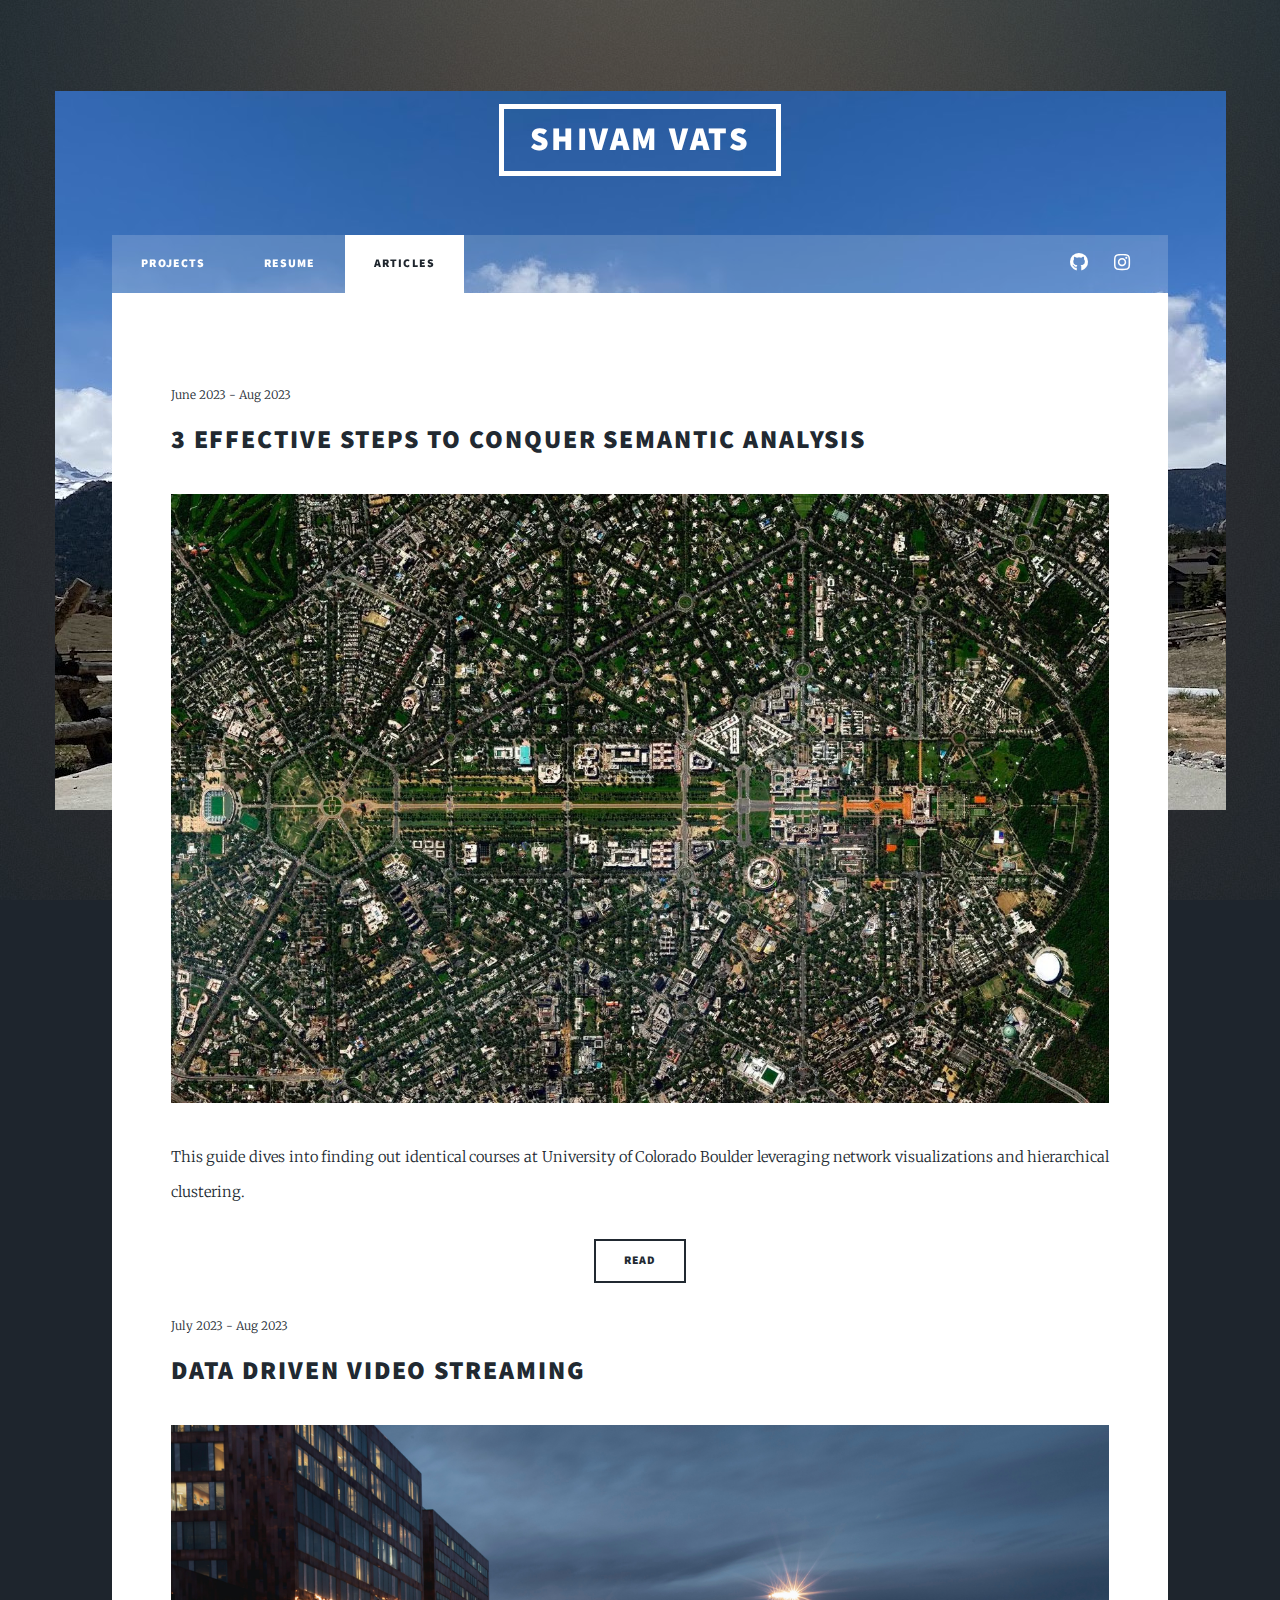
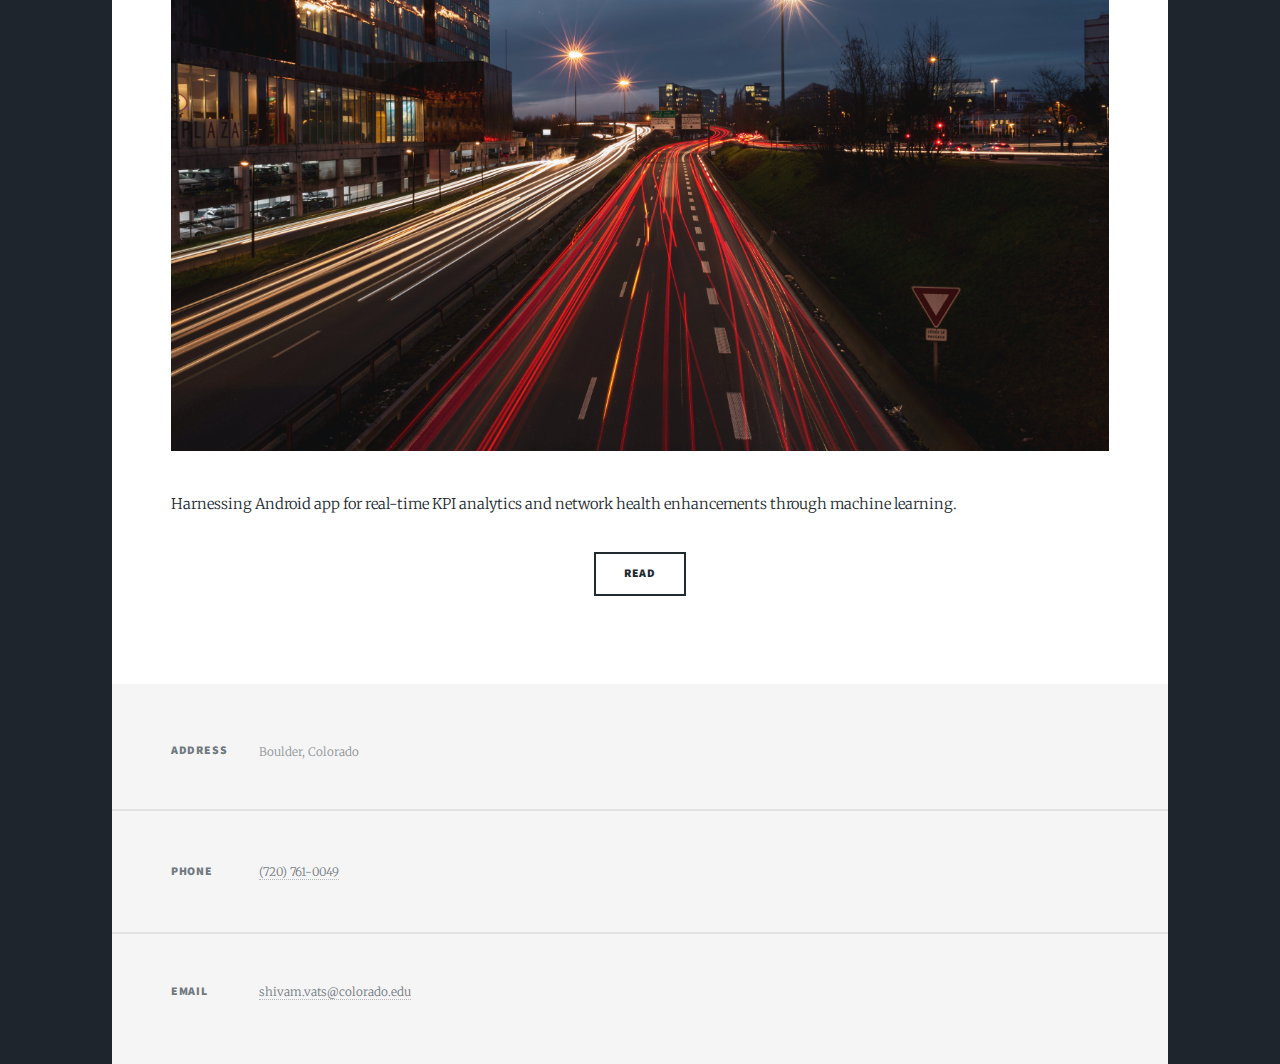
==== articles.html @ 97898701 "added articles section" ====
<!DOCTYPE HTML>
<!--
	Massively by HTML5 UP
	html5up.net | @ajlkn
	Free for personal and commercial use under the CCA 3.0 license (html5up.net/license)
-->
<html>
	<head>
		<title>Articles</title>
		<meta charset="utf-8" />
		<meta name="viewport" content="width=device-width, initial-scale=1, user-scalable=no" />
		<link rel="stylesheet" href="assets/css/main.css" />
		<noscript><link rel="stylesheet" href="assets/css/noscript.css" /></noscript>
	</head>
	<body class="is-preload">

		<!-- Wrapper -->
			<div id="wrapper">

				<!-- Header -->
					<header id="header">
						<a href="index.html" class="logo">Shivam Vats</a>
					</header>

				<!-- Nav -->
					<nav id="nav">
						<ul class="links">
							<li><a href="index.html">Projects</a></li>
							<li><a href="resume.html">Resume</a></li>
                            <li class="active"><a href="articles.html">Articles</a></li>
						</ul>
						<ul class="icons">
							<li><a href="https://github.com/vatshivam" class="icon brands fa-github"><span class="label">GitHub</span></a></li>
							<li><a href="https://www.instagram.com/shivamvats__/" class="icon brands fa-instagram"><span class="label">Instagram</span></a></li>
						</ul>
					</nav>

				<!-- Main -->
					<div id="main">

						<!-- Post -->
							<section class="post">
								<article>
									<header>
										<span class="date">June 2023 - Aug 2023</span>
										<h2><a href="https://medium.com/@shivam360d/3-effective-steps-to-conquer-semantic-analysis-4d479d85f624">3 Effective Steps To Conquer Semantic Analysis</a></h2>
									</header>
									<a href="https://medium.com/@shivam360d/3-effective-steps-to-conquer-semantic-analysis-4d479d85f624" class="image fit"><img src="images/article1.jpg" alt="" /></a>
									<p>This guide dives into finding out identical courses at University of Colorado Boulder leveraging network visualizations and hierarchical clustering.</p>
                                    <ul class="actions special">
										<li><a href="https://medium.com/@shivam360d/3-effective-steps-to-conquer-semantic-analysis-4d479d85f624" class="button">Read</a></li>
									</ul>
								</article>
                                <article>
									<header>
										<span class="date">July 2023 - Aug 2023</span>
										<h2><a href="https://medium.com/@DISH_DevEx/data-driven-video-streaming-59513fdc30fa">Data Driven Video Streaming</a></h2>
									</header>
									<a href="https://medium.com/@DISH_DevEx/data-driven-video-streaming-59513fdc30fa" class="image fit"><img src="images/article2.jpg" alt="" /></a>
									<p>Harnessing Android app for real-time KPI analytics and network health enhancements through machine learning.</p>
                                    <ul class="actions special">
										<li><a href="https://medium.com/@DISH_DevEx/data-driven-video-streaming-59513fdc30fa" class="button">Read</a></li>
									</ul>
								</article>
							</section>

					</div>

				<!-- Footer -->
					<footer id="footer">
						<!-- <section>
							<form method="post" action="#">
								<div class="fields">
									<div class="field">
										<label for="name">Name</label>
										<input type="text" name="name" id="name" />
									</div>
									<div class="field">
										<label for="email">Email</label>
										<input type="text" name="email" id="email" />
									</div>
									<div class="field">
										<label for="message">Message</label>
										<textarea name="message" id="message" rows="3"></textarea>
									</div>
								</div>
								<ul class="actions">
									<li><input type="submit" value="Send Message" /></li>
								</ul>
							</form>
						</section> -->
						<section class="split contact">
							<section class="alt">
								<h3>Address</h3>
								<p>Boulder, Colorado</p>
							</section>
							<section>
								<h3>Phone</h3>
								<p><a href="#">(720) 761-0049</a></p>
							</section>
							<section>
								<h3>Email</h3>
								<p><a href="mailto:shivam.vats@colorado.edu">shivam.vats@colorado.edu</a></p>
							</section>
							</section>
					</footer>

				<!-- Copyright -->
					<!-- <div id="copyright">
						<ul><li>&copy; Untitled</li><li>Design: <a href="https://html5up.net">HTML5 UP</a></li></ul>
					</div> -->

			</div>

		<!-- Scripts -->
			<script src="assets/js/jquery.min.js"></script>
			<script src="assets/js/jquery.scrollex.min.js"></script>
			<script src="assets/js/jquery.scrolly.min.js"></script>
			<script src="assets/js/browser.min.js"></script>
			<script src="assets/js/breakpoints.min.js"></script>
			<script src="assets/js/util.js"></script>
			<script src="assets/js/main.js"></script>

	</body>
</html>
---- assets/css/main.css ----
@import url(fontawesome-all.min.css);
@import url("https://fonts.googleapis.com/css?family=Merriweather:300,700,300italic,700italic|Source+Sans+Pro:900");

/*
	Massively by HTML5 UP
	html5up.net | @ajlkn
	Free for personal and commercial use under the CCA 3.0 license (html5up.net/license)
*/

html, body, div, span, applet, object,
iframe, h1, h2, h3, h4, h5, h6, p, blockquote,
pre, a, abbr, acronym, address, big, cite,
code, del, dfn, em, img, ins, kbd, q, s, samp,
small, strike, strong, sub, sup, tt, var, b,
u, i, center, dl, dt, dd, ol, ul, li, fieldset,
form, label, legend, table, caption, tbody,
tfoot, thead, tr, th, td, article, aside,
canvas, details, embed, figure, figcaption,
footer, header, hgroup, menu, nav, output, ruby,
section, summary, time, mark, audio, video {
	margin: 0;
	padding: 0;
	border: 0;
	font-size: 100%;
	font: inherit;
	vertical-align: baseline;}

article, aside, details, figcaption, figure,
footer, header, hgroup, menu, nav, section {
	display: block;}

body {
	line-height: 1;
}

ol, ul {
	list-style: none;
}

blockquote, q {
	quotes: none;
}

	blockquote:before, blockquote:after, q:before, q:after {
		content: '';
		content: none;
	}

table {
	border-collapse: collapse;
	border-spacing: 0;
}

body {
	-webkit-text-size-adjust: none;
}

mark {
	background-color: transparent;
	color: inherit;
}

input::-moz-focus-inner {
	border: 0;
	padding: 0;
}

input, select, textarea {
	-moz-appearance: none;
	-webkit-appearance: none;
	-ms-appearance: none;
	appearance: none;
}

/* Basic */

	@-ms-viewport {
		width: device-width;
	}

	body {
		-ms-overflow-style: scrollbar;
	}

	@media screen and (max-width: 480px) {

		html, body {
			min-width: 320px;
		}

	}

	html {
		box-sizing: border-box;
	}

	*, *:before, *:after {
		box-sizing: inherit;
	}

	body {
		background-color: #1e252d;
	}

		body.is-preload *, body.is-preload *:before, body.is-preload *:after {
			-moz-animation: none !important;
			-webkit-animation: none !important;
			-ms-animation: none !important;
			animation: none !important;
			-moz-transition: none !important;
			-webkit-transition: none !important;
			-ms-transition: none !important;
			transition: none !important;
		}

/* Type */

	html {
		font-size: 16pt;
	}

		@media screen and (max-width: 1680px) {

			html {
				font-size: 12pt;
			}

		}

		@media screen and (max-width: 1280px) {

			html {
				font-size: 11pt;
			}

		}

		@media screen and (max-width: 360px) {

			html {
				font-size: 10pt;
			}

		}

	body {
		color: #212931;
	}

	body, input, select, textarea {
		font-family: "Merriweather", Georgia, serif;
		font-weight: 300;
		font-size: 1rem;
		line-height: 2.375;
	}

	a {
		-moz-transition: color 0.2s ease-in-out, background-color 0.2s ease-in-out, border-color 0.2s ease-in-out, box-shadow 0.2s ease-in-out;
		-webkit-transition: color 0.2s ease-in-out, background-color 0.2s ease-in-out, border-color 0.2s ease-in-out, box-shadow 0.2s ease-in-out;
		-ms-transition: color 0.2s ease-in-out, background-color 0.2s ease-in-out, border-color 0.2s ease-in-out, box-shadow 0.2s ease-in-out;
		transition: color 0.2s ease-in-out, background-color 0.2s ease-in-out, border-color 0.2s ease-in-out, box-shadow 0.2s ease-in-out;
		border-bottom: dotted 1px;
		text-decoration: none;
	}

		a:hover {
			border-bottom-color: transparent;
		}

	strong, b {
		font-weight: 600;
	}

	em, i {
		font-style: italic;
	}

	p {
		text-align: justify;
		margin: 0 0 2rem 0;
	}

	h1, h2, h3, h4, h5, h6 {
		font-family: "Source Sans Pro", Helvetica, sans-serif;
		font-weight: 900;
		line-height: 1.5;
		letter-spacing: 0.075em;
		text-transform: uppercase;
		margin: 0 0 1rem 0;
	}

		h1 a, h2 a, h3 a, h4 a, h5 a, h6 a {
			border-bottom: 0;
			color: inherit;
			text-decoration: none;
		}

	h1 {
		font-size: 4rem;
		line-height: 1.1;
		margin: 0 0 2rem 0;
	}

	h2 {
		font-size: 1.75rem;
		line-height: 1.3;
		margin: 0 0 1.5rem 0;
	}

	h3 {
		font-size: 1.25rem;
		margin: 0 0 1.5rem 0;
	}

	h4 {
		font-size: 1rem;
	}

	h5 {
		font-size: 0.9rem;
	}

	h6 {
		font-size: 0.8rem;
	}

	sub {
		font-size: 0.8rem;
		position: relative;
		top: 0.5rem;
	}

	sup {
		font-size: 0.8rem;
		position: relative;
		top: -0.5rem;
	}

	blockquote {
		border-left: solid 4px;
		font-style: italic;
		margin: 0 0 2rem 0;
		padding: 0.5rem 0 0.5rem 2rem;
	}

	code {
		border: solid 2px;
		font-family: "Courier New", monospace;
		font-size: 0.9rem;
		margin: 0 0.25rem;
		padding: 0.25rem 0.65rem;
	}

	pre {
		-webkit-overflow-scrolling: touch;
		font-family: "Courier New", monospace;
		font-size: 0.9rem;
		margin: 0 0 2rem 0;
	}

		pre code {
			display: block;
			line-height: 1.75;
			padding: 1rem 1.5rem;
			overflow-x: auto;
		}

	hr {
		border: 0;
		border-bottom: solid 2px;
		margin: 3rem 0;
	}

		hr.major {
			margin: 5rem 0;
		}

	.align-left {
		text-align: left;
	}

	.align-center {
		text-align: center;
	}

	.align-right {
		text-align: right;
	}

	input, select, textarea {
		color: #212931;
	}

	a {
		color: #212931;
		border-bottom-color: rgba(33, 41, 49, 0.5);
	}

		a:hover {
			border-bottom-color: transparent;
			color: #18bfef !important;
		}

	strong, b {
		color: #212931;
	}

	h1, h2, h3, h4, h5, h6 {
		color: #212931;
	}

	blockquote {
		border-left-color: #eeeeee;
	}

	code {
		background: rgba(220, 220, 220, 0.25);
		border-color: #eeeeee;
	}

	hr {
		border-bottom-color: #eeeeee;
	}

/* Row */

	.row {
		display: flex;
		flex-wrap: wrap;
		box-sizing: border-box;
		align-items: stretch;
	}

		.row > * {
			box-sizing: border-box;
		}

		.row.gtr-uniform > * > :last-child {
			margin-bottom: 0;
		}

		.row.aln-left {
			justify-content: flex-start;
		}

		.row.aln-center {
			justify-content: center;
		}

		.row.aln-right {
			justify-content: flex-end;
		}

		.row.aln-top {
			align-items: flex-start;
		}

		.row.aln-middle {
			align-items: center;
		}

		.row.aln-bottom {
			align-items: flex-end;
		}

		.row > .imp {
			order: -1;
		}

		.row > .col-1 {
			width: 8.33333%;
		}

		.row > .off-1 {
			margin-left: 8.33333%;
		}

		.row > .col-2 {
			width: 16.66667%;
		}

		.row > .off-2 {
			margin-left: 16.66667%;
		}

		.row > .col-3 {
			width: 25%;
		}

		.row > .off-3 {
			margin-left: 25%;
		}

		.row > .col-4 {
			width: 33.33333%;
		}

		.row > .off-4 {
			margin-left: 33.33333%;
		}

		.row > .col-5 {
			width: 41.66667%;
		}

		.row > .off-5 {
			margin-left: 41.66667%;
		}

		.row > .col-6 {
			width: 50%;
		}

		.row > .off-6 {
			margin-left: 50%;
		}

		.row > .col-7 {
			width: 58.33333%;
		}

		.row > .off-7 {
			margin-left: 58.33333%;
		}

		.row > .col-8 {
			width: 66.66667%;
		}

		.row > .off-8 {
			margin-left: 66.66667%;
		}

		.row > .col-9 {
			width: 75%;
		}

		.row > .off-9 {
			margin-left: 75%;
		}

		.row > .col-10 {
			width: 83.33333%;
		}

		.row > .off-10 {
			margin-left: 83.33333%;
		}

		.row > .col-11 {
			width: 91.66667%;
		}

		.row > .off-11 {
			margin-left: 91.66667%;
		}

		.row > .col-12 {
			width: 100%;
		}

		.row > .off-12 {
			margin-left: 100%;
		}

		.row.gtr-0 {
			margin-top: 0;
			margin-left: 0rem;
		}

			.row.gtr-0 > * {
				padding: 0 0 0 0rem;
			}

			.row.gtr-0.gtr-uniform {
				margin-top: 0rem;
			}

				.row.gtr-0.gtr-uniform > * {
					padding-top: 0rem;
				}

		.row.gtr-25 {
			margin-top: 0;
			margin-left: -0.375rem;
		}

			.row.gtr-25 > * {
				padding: 0 0 0 0.375rem;
			}

			.row.gtr-25.gtr-uniform {
				margin-top: -0.375rem;
			}

				.row.gtr-25.gtr-uniform > * {
					padding-top: 0.375rem;
				}

		.row.gtr-50 {
			margin-top: 0;
			margin-left: -0.75rem;
		}

			.row.gtr-50 > * {
				padding: 0 0 0 0.75rem;
			}

			.row.gtr-50.gtr-uniform {
				margin-top: -0.75rem;
			}

				.row.gtr-50.gtr-uniform > * {
					padding-top: 0.75rem;
				}

		.row {
			margin-top: 0;
			margin-left: -1.5rem;
		}

			.row > * {
				padding: 0 0 0 1.5rem;
			}

			.row.gtr-uniform {
				margin-top: -1.5rem;
			}

				.row.gtr-uniform > * {
					padding-top: 1.5rem;
				}

		.row.gtr-150 {
			margin-top: 0;
			margin-left: -2.25rem;
		}

			.row.gtr-150 > * {
				padding: 0 0 0 2.25rem;
			}

			.row.gtr-150.gtr-uniform {
				margin-top: -2.25rem;
			}

				.row.gtr-150.gtr-uniform > * {
					padding-top: 2.25rem;
				}

		.row.gtr-200 {
			margin-top: 0;
			margin-left: -3rem;
		}

			.row.gtr-200 > * {
				padding: 0 0 0 3rem;
			}

			.row.gtr-200.gtr-uniform {
				margin-top: -3rem;
			}

				.row.gtr-200.gtr-uniform > * {
					padding-top: 3rem;
				}

		@media screen and (max-width: 1680px) {

			.row {
				display: flex;
				flex-wrap: wrap;
				box-sizing: border-box;
				align-items: stretch;
			}

				.row > * {
					box-sizing: border-box;
				}

				.row.gtr-uniform > * > :last-child {
					margin-bottom: 0;
				}

				.row.aln-left {
					justify-content: flex-start;
				}

				.row.aln-center {
					justify-content: center;
				}

				.row.aln-right {
					justify-content: flex-end;
				}

				.row.aln-top {
					align-items: flex-start;
				}

				.row.aln-middle {
					align-items: center;
				}

				.row.aln-bottom {
					align-items: flex-end;
				}

				.row > .imp-xlarge {
					order: -1;
				}

				.row > .col-1-xlarge {
					width: 8.33333%;
				}

				.row > .off-1-xlarge {
					margin-left: 8.33333%;
				}

				.row > .col-2-xlarge {
					width: 16.66667%;
				}

				.row > .off-2-xlarge {
					margin-left: 16.66667%;
				}

				.row > .col-3-xlarge {
					width: 25%;
				}

				.row > .off-3-xlarge {
					margin-left: 25%;
				}

				.row > .col-4-xlarge {
					width: 33.33333%;
				}

				.row > .off-4-xlarge {
					margin-left: 33.33333%;
				}

				.row > .col-5-xlarge {
					width: 41.66667%;
				}

				.row > .off-5-xlarge {
					margin-left: 41.66667%;
				}

				.row > .col-6-xlarge {
					width: 50%;
				}

				.row > .off-6-xlarge {
					margin-left: 50%;
				}

				.row > .col-7-xlarge {
					width: 58.33333%;
				}

				.row > .off-7-xlarge {
					margin-left: 58.33333%;
				}

				.row > .col-8-xlarge {
					width: 66.66667%;
				}

				.row > .off-8-xlarge {
					margin-left: 66.66667%;
				}

				.row > .col-9-xlarge {
					width: 75%;
				}

				.row > .off-9-xlarge {
					margin-left: 75%;
				}

				.row > .col-10-xlarge {
					width: 83.33333%;
				}

				.row > .off-10-xlarge {
					margin-left: 83.33333%;
				}

				.row > .col-11-xlarge {
					width: 91.66667%;
				}

				.row > .off-11-xlarge {
					margin-left: 91.66667%;
				}

				.row > .col-12-xlarge {
					width: 100%;
				}

				.row > .off-12-xlarge {
					margin-left: 100%;
				}

				.row.gtr-0 {
					margin-top: 0;
					margin-left: 0rem;
				}

					.row.gtr-0 > * {
						padding: 0 0 0 0rem;
					}

					.row.gtr-0.gtr-uniform {
						margin-top: 0rem;
					}

						.row.gtr-0.gtr-uniform > * {
							padding-top: 0rem;
						}

				.row.gtr-25 {
					margin-top: 0;
					margin-left: -0.375rem;
				}

					.row.gtr-25 > * {
						padding: 0 0 0 0.375rem;
					}

					.row.gtr-25.gtr-uniform {
						margin-top: -0.375rem;
					}

						.row.gtr-25.gtr-uniform > * {
							padding-top: 0.375rem;
						}

				.row.gtr-50 {
					margin-top: 0;
					margin-left: -0.75rem;
				}

					.row.gtr-50 > * {
						padding: 0 0 0 0.75rem;
					}

					.row.gtr-50.gtr-uniform {
						margin-top: -0.75rem;
					}

						.row.gtr-50.gtr-uniform > * {
							padding-top: 0.75rem;
						}

				.row {
					margin-top: 0;
					margin-left: -1.5rem;
				}

					.row > * {
						padding: 0 0 0 1.5rem;
					}

					.row.gtr-uniform {
						margin-top: -1.5rem;
					}

						.row.gtr-uniform > * {
							padding-top: 1.5rem;
						}

				.row.gtr-150 {
					margin-top: 0;
					margin-left: -2.25rem;
				}

					.row.gtr-150 > * {
						padding: 0 0 0 2.25rem;
					}

					.row.gtr-150.gtr-uniform {
						margin-top: -2.25rem;
					}

						.row.gtr-150.gtr-uniform > * {
							padding-top: 2.25rem;
						}

				.row.gtr-200 {
					margin-top: 0;
					margin-left: -3rem;
				}

					.row.gtr-200 > * {
						padding: 0 0 0 3rem;
					}

					.row.gtr-200.gtr-uniform {
						margin-top: -3rem;
					}

						.row.gtr-200.gtr-uniform > * {
							padding-top: 3rem;
						}

		}

		@media screen and (max-width: 1280px) {

			.row {
				display: flex;
				flex-wrap: wrap;
				box-sizing: border-box;
				align-items: stretch;
			}

				.row > * {
					box-sizing: border-box;
				}

				.row.gtr-uniform > * > :last-child {
					margin-bottom: 0;
				}

				.row.aln-left {
					justify-content: flex-start;
				}

				.row.aln-center {
					justify-content: center;
				}

				.row.aln-right {
					justify-content: flex-end;
				}

				.row.aln-top {
					align-items: flex-start;
				}

				.row.aln-middle {
					align-items: center;
				}

				.row.aln-bottom {
					align-items: flex-end;
				}

				.row > .imp-large {
					order: -1;
				}

				.row > .col-1-large {
					width: 8.33333%;
				}

				.row > .off-1-large {
					margin-left: 8.33333%;
				}

				.row > .col-2-large {
					width: 16.66667%;
				}

				.row > .off-2-large {
					margin-left: 16.66667%;
				}

				.row > .col-3-large {
					width: 25%;
				}

				.row > .off-3-large {
					margin-left: 25%;
				}

				.row > .col-4-large {
					width: 33.33333%;
				}

				.row > .off-4-large {
					margin-left: 33.33333%;
				}

				.row > .col-5-large {
					width: 41.66667%;
				}

				.row > .off-5-large {
					margin-left: 41.66667%;
				}

				.row > .col-6-large {
					width: 50%;
				}

				.row > .off-6-large {
					margin-left: 50%;
				}

				.row > .col-7-large {
					width: 58.33333%;
				}

				.row > .off-7-large {
					margin-left: 58.33333%;
				}

				.row > .col-8-large {
					width: 66.66667%;
				}

				.row > .off-8-large {
					margin-left: 66.66667%;
				}

				.row > .col-9-large {
					width: 75%;
				}

				.row > .off-9-large {
					margin-left: 75%;
				}

				.row > .col-10-large {
					width: 83.33333%;
				}

				.row > .off-10-large {
					margin-left: 83.33333%;
				}

				.row > .col-11-large {
					width: 91.66667%;
				}

				.row > .off-11-large {
					margin-left: 91.66667%;
				}

				.row > .col-12-large {
					width: 100%;
				}

				.row > .off-12-large {
					margin-left: 100%;
				}

				.row.gtr-0 {
					margin-top: 0;
					margin-left: 0rem;
				}

					.row.gtr-0 > * {
						padding: 0 0 0 0rem;
					}

					.row.gtr-0.gtr-uniform {
						margin-top: 0rem;
					}

						.row.gtr-0.gtr-uniform > * {
							padding-top: 0rem;
						}

				.row.gtr-25 {
					margin-top: 0;
					margin-left: -0.375rem;
				}

					.row.gtr-25 > * {
						padding: 0 0 0 0.375rem;
					}

					.row.gtr-25.gtr-uniform {
						margin-top: -0.375rem;
					}

						.row.gtr-25.gtr-uniform > * {
							padding-top: 0.375rem;
						}

				.row.gtr-50 {
					margin-top: 0;
					margin-left: -0.75rem;
				}

					.row.gtr-50 > * {
						padding: 0 0 0 0.75rem;
					}

					.row.gtr-50.gtr-uniform {
						margin-top: -0.75rem;
					}

						.row.gtr-50.gtr-uniform > * {
							padding-top: 0.75rem;
						}

				.row {
					margin-top: 0;
					margin-left: -1.5rem;
				}

					.row > * {
						padding: 0 0 0 1.5rem;
					}

					.row.gtr-uniform {
						margin-top: -1.5rem;
					}

						.row.gtr-uniform > * {
							padding-top: 1.5rem;
						}

				.row.gtr-150 {
					margin-top: 0;
					margin-left: -2.25rem;
				}

					.row.gtr-150 > * {
						padding: 0 0 0 2.25rem;
					}

					.row.gtr-150.gtr-uniform {
						margin-top: -2.25rem;
					}

						.row.gtr-150.gtr-uniform > * {
							padding-top: 2.25rem;
						}

				.row.gtr-200 {
					margin-top: 0;
					margin-left: -3rem;
				}

					.row.gtr-200 > * {
						padding: 0 0 0 3rem;
					}

					.row.gtr-200.gtr-uniform {
						margin-top: -3rem;
					}

						.row.gtr-200.gtr-uniform > * {
							padding-top: 3rem;
						}

		}

		@media screen and (max-width: 980px) {

			.row {
				display: flex;
				flex-wrap: wrap;
				box-sizing: border-box;
				align-items: stretch;
			}

				.row > * {
					box-sizing: border-box;
				}

				.row.gtr-uniform > * > :last-child {
					margin-bottom: 0;
				}

				.row.aln-left {
					justify-content: flex-start;
				}

				.row.aln-center {
					justify-content: center;
				}

				.row.aln-right {
					justify-content: flex-end;
				}

				.row.aln-top {
					align-items: flex-start;
				}

				.row.aln-middle {
					align-items: center;
				}

				.row.aln-bottom {
					align-items: flex-end;
				}

				.row > .imp-medium {
					order: -1;
				}

				.row > .col-1-medium {
					width: 8.33333%;
				}

				.row > .off-1-medium {
					margin-left: 8.33333%;
				}

				.row > .col-2-medium {
					width: 16.66667%;
				}

				.row > .off-2-medium {
					margin-left: 16.66667%;
				}

				.row > .col-3-medium {
					width: 25%;
				}

				.row > .off-3-medium {
					margin-left: 25%;
				}

				.row > .col-4-medium {
					width: 33.33333%;
				}

				.row > .off-4-medium {
					margin-left: 33.33333%;
				}

				.row > .col-5-medium {
					width: 41.66667%;
				}

				.row > .off-5-medium {
					margin-left: 41.66667%;
				}

				.row > .col-6-medium {
					width: 50%;
				}

				.row > .off-6-medium {
					margin-left: 50%;
				}

				.row > .col-7-medium {
					width: 58.33333%;
				}

				.row > .off-7-medium {
					margin-left: 58.33333%;
				}

				.row > .col-8-medium {
					width: 66.66667%;
				}

				.row > .off-8-medium {
					margin-left: 66.66667%;
				}

				.row > .col-9-medium {
					width: 75%;
				}

				.row > .off-9-medium {
					margin-left: 75%;
				}

				.row > .col-10-medium {
					width: 83.33333%;
				}

				.row > .off-10-medium {
					margin-left: 83.33333%;
				}

				.row > .col-11-medium {
					width: 91.66667%;
				}

				.row > .off-11-medium {
					margin-left: 91.66667%;
				}

				.row > .col-12-medium {
					width: 100%;
				}

				.row > .off-12-medium {
					margin-left: 100%;
				}

				.row.gtr-0 {
					margin-top: 0;
					margin-left: 0rem;
				}

					.row.gtr-0 > * {
						padding: 0 0 0 0rem;
					}

					.row.gtr-0.gtr-uniform {
						margin-top: 0rem;
					}

						.row.gtr-0.gtr-uniform > * {
							padding-top: 0rem;
						}

				.row.gtr-25 {
					margin-top: 0;
					margin-left: -0.375rem;
				}

					.row.gtr-25 > * {
						padding: 0 0 0 0.375rem;
					}

					.row.gtr-25.gtr-uniform {
						margin-top: -0.375rem;
					}

						.row.gtr-25.gtr-uniform > * {
							padding-top: 0.375rem;
						}

				.row.gtr-50 {
					margin-top: 0;
					margin-left: -0.75rem;
				}

					.row.gtr-50 > * {
						padding: 0 0 0 0.75rem;
					}

					.row.gtr-50.gtr-uniform {
						margin-top: -0.75rem;
					}

						.row.gtr-50.gtr-uniform > * {
							padding-top: 0.75rem;
						}

				.row {
					margin-top: 0;
					margin-left: -1.5rem;
				}

					.row > * {
						padding: 0 0 0 1.5rem;
					}

					.row.gtr-uniform {
						margin-top: -1.5rem;
					}

						.row.gtr-uniform > * {
							padding-top: 1.5rem;
						}

				.row.gtr-150 {
					margin-top: 0;
					margin-left: -2.25rem;
				}

					.row.gtr-150 > * {
						padding: 0 0 0 2.25rem;
					}

					.row.gtr-150.gtr-uniform {
						margin-top: -2.25rem;
					}

						.row.gtr-150.gtr-uniform > * {
							padding-top: 2.25rem;
						}

				.row.gtr-200 {
					margin-top: 0;
					margin-left: -3rem;
				}

					.row.gtr-200 > * {
						padding: 0 0 0 3rem;
					}

					.row.gtr-200.gtr-uniform {
						margin-top: -3rem;
					}

						.row.gtr-200.gtr-uniform > * {
							padding-top: 3rem;
						}

		}

		@media screen and (max-width: 736px) {

			.row {
				display: flex;
				flex-wrap: wrap;
				box-sizing: border-box;
				align-items: stretch;
			}

				.row > * {
					box-sizing: border-box;
				}

				.row.gtr-uniform > * > :last-child {
					margin-bottom: 0;
				}

				.row.aln-left {
					justify-content: flex-start;
				}

				.row.aln-center {
					justify-content: center;
				}

				.row.aln-right {
					justify-content: flex-end;
				}

				.row.aln-top {
					align-items: flex-start;
				}

				.row.aln-middle {
					align-items: center;
				}

				.row.aln-bottom {
					align-items: flex-end;
				}

				.row > .imp-small {
					order: -1;
				}

				.row > .col-1-small {
					width: 8.33333%;
				}

				.row > .off-1-small {
					margin-left: 8.33333%;
				}

				.row > .col-2-small {
					width: 16.66667%;
				}

				.row > .off-2-small {
					margin-left: 16.66667%;
				}

				.row > .col-3-small {
					width: 25%;
				}

				.row > .off-3-small {
					margin-left: 25%;
				}

				.row > .col-4-small {
					width: 33.33333%;
				}

				.row > .off-4-small {
					margin-left: 33.33333%;
				}

				.row > .col-5-small {
					width: 41.66667%;
				}

				.row > .off-5-small {
					margin-left: 41.66667%;
				}

				.row > .col-6-small {
					width: 50%;
				}

				.row > .off-6-small {
					margin-left: 50%;
				}

				.row > .col-7-small {
					width: 58.33333%;
				}

				.row > .off-7-small {
					margin-left: 58.33333%;
				}

				.row > .col-8-small {
					width: 66.66667%;
				}

				.row > .off-8-small {
					margin-left: 66.66667%;
				}

				.row > .col-9-small {
					width: 75%;
				}

				.row > .off-9-small {
					margin-left: 75%;
				}

				.row > .col-10-small {
					width: 83.33333%;
				}

				.row > .off-10-small {
					margin-left: 83.33333%;
				}

				.row > .col-11-small {
					width: 91.66667%;
				}

				.row > .off-11-small {
					margin-left: 91.66667%;
				}

				.row > .col-12-small {
					width: 100%;
				}

				.row > .off-12-small {
					margin-left: 100%;
				}

				.row.gtr-0 {
					margin-top: 0;
					margin-left: 0rem;
				}

					.row.gtr-0 > * {
						padding: 0 0 0 0rem;
					}

					.row.gtr-0.gtr-uniform {
						margin-top: 0rem;
					}

						.row.gtr-0.gtr-uniform > * {
							padding-top: 0rem;
						}

				.row.gtr-25 {
					margin-top: 0;
					margin-left: -0.375rem;
				}

					.row.gtr-25 > * {
						padding: 0 0 0 0.375rem;
					}

					.row.gtr-25.gtr-uniform {
						margin-top: -0.375rem;
					}

						.row.gtr-25.gtr-uniform > * {
							padding-top: 0.375rem;
						}

				.row.gtr-50 {
					margin-top: 0;
					margin-left: -0.75rem;
				}

					.row.gtr-50 > * {
						padding: 0 0 0 0.75rem;
					}

					.row.gtr-50.gtr-uniform {
						margin-top: -0.75rem;
					}

						.row.gtr-50.gtr-uniform > * {
							padding-top: 0.75rem;
						}

				.row {
					margin-top: 0;
					margin-left: -1.5rem;
				}

					.row > * {
						padding: 0 0 0 1.5rem;
					}

					.row.gtr-uniform {
						margin-top: -1.5rem;
					}

						.row.gtr-uniform > * {
							padding-top: 1.5rem;
						}

				.row.gtr-150 {
					margin-top: 0;
					margin-left: -2.25rem;
				}

					.row.gtr-150 > * {
						padding: 0 0 0 2.25rem;
					}

					.row.gtr-150.gtr-uniform {
						margin-top: -2.25rem;
					}

						.row.gtr-150.gtr-uniform > * {
							padding-top: 2.25rem;
						}

				.row.gtr-200 {
					margin-top: 0;
					margin-left: -3rem;
				}

					.row.gtr-200 > * {
						padding: 0 0 0 3rem;
					}

					.row.gtr-200.gtr-uniform {
						margin-top: -3rem;
					}

						.row.gtr-200.gtr-uniform > * {
							padding-top: 3rem;
						}

		}

		@media screen and (max-width: 480px) {

			.row {
				display: flex;
				flex-wrap: wrap;
				box-sizing: border-box;
				align-items: stretch;
			}

				.row > * {
					box-sizing: border-box;
				}

				.row.gtr-uniform > * > :last-child {
					margin-bottom: 0;
				}

				.row.aln-left {
					justify-content: flex-start;
				}

				.row.aln-center {
					justify-content: center;
				}

				.row.aln-right {
					justify-content: flex-end;
				}

				.row.aln-top {
					align-items: flex-start;
				}

				.row.aln-middle {
					align-items: center;
				}

				.row.aln-bottom {
					align-items: flex-end;
				}

				.row > .imp-xsmall {
					order: -1;
				}

				.row > .col-1-xsmall {
					width: 8.33333%;
				}

				.row > .off-1-xsmall {
					margin-left: 8.33333%;
				}

				.row > .col-2-xsmall {
					width: 16.66667%;
				}

				.row > .off-2-xsmall {
					margin-left: 16.66667%;
				}

				.row > .col-3-xsmall {
					width: 25%;
				}

				.row > .off-3-xsmall {
					margin-left: 25%;
				}

				.row > .col-4-xsmall {
					width: 33.33333%;
				}

				.row > .off-4-xsmall {
					margin-left: 33.33333%;
				}

				.row > .col-5-xsmall {
					width: 41.66667%;
				}

				.row > .off-5-xsmall {
					margin-left: 41.66667%;
				}

				.row > .col-6-xsmall {
					width: 50%;
				}

				.row > .off-6-xsmall {
					margin-left: 50%;
				}

				.row > .col-7-xsmall {
					width: 58.33333%;
				}

				.row > .off-7-xsmall {
					margin-left: 58.33333%;
				}

				.row > .col-8-xsmall {
					width: 66.66667%;
				}

				.row > .off-8-xsmall {
					margin-left: 66.66667%;
				}

				.row > .col-9-xsmall {
					width: 75%;
				}

				.row > .off-9-xsmall {
					margin-left: 75%;
				}

				.row > .col-10-xsmall {
					width: 83.33333%;
				}

				.row > .off-10-xsmall {
					margin-left: 83.33333%;
				}

				.row > .col-11-xsmall {
					width: 91.66667%;
				}

				.row > .off-11-xsmall {
					margin-left: 91.66667%;
				}

				.row > .col-12-xsmall {
					width: 100%;
				}

				.row > .off-12-xsmall {
					margin-left: 100%;
				}

				.row.gtr-0 {
					margin-top: 0;
					margin-left: 0rem;
				}

					.row.gtr-0 > * {
						padding: 0 0 0 0rem;
					}

					.row.gtr-0.gtr-uniform {
						margin-top: 0rem;
					}

						.row.gtr-0.gtr-uniform > * {
							padding-top: 0rem;
						}

				.row.gtr-25 {
					margin-top: 0;
					margin-left: -0.375rem;
				}

					.row.gtr-25 > * {
						padding: 0 0 0 0.375rem;
					}

					.row.gtr-25.gtr-uniform {
						margin-top: -0.375rem;
					}

						.row.gtr-25.gtr-uniform > * {
							padding-top: 0.375rem;
						}

				.row.gtr-50 {
					margin-top: 0;
					margin-left: -0.75rem;
				}

					.row.gtr-50 > * {
						padding: 0 0 0 0.75rem;
					}

					.row.gtr-50.gtr-uniform {
						margin-top: -0.75rem;
					}

						.row.gtr-50.gtr-uniform > * {
							padding-top: 0.75rem;
						}

				.row {
					margin-top: 0;
					margin-left: -1.5rem;
				}

					.row > * {
						padding: 0 0 0 1.5rem;
					}

					.row.gtr-uniform {
						margin-top: -1.5rem;
					}

						.row.gtr-uniform > * {
							padding-top: 1.5rem;
						}

				.row.gtr-150 {
					margin-top: 0;
					margin-left: -2.25rem;
				}

					.row.gtr-150 > * {
						padding: 0 0 0 2.25rem;
					}

					.row.gtr-150.gtr-uniform {
						margin-top: -2.25rem;
					}

						.row.gtr-150.gtr-uniform > * {
							padding-top: 2.25rem;
						}

				.row.gtr-200 {
					margin-top: 0;
					margin-left: -3rem;
				}

					.row.gtr-200 > * {
						padding: 0 0 0 3rem;
					}

					.row.gtr-200.gtr-uniform {
						margin-top: -3rem;
					}

						.row.gtr-200.gtr-uniform > * {
							padding-top: 3rem;
						}

		}

		@media screen and (max-width: 360px) {

			.row {
				display: flex;
				flex-wrap: wrap;
				box-sizing: border-box;
				align-items: stretch;
			}

				.row > * {
					box-sizing: border-box;
				}

				.row.gtr-uniform > * > :last-child {
					margin-bottom: 0;
				}

				.row.aln-left {
					justify-content: flex-start;
				}

				.row.aln-center {
					justify-content: center;
				}

				.row.aln-right {
					justify-content: flex-end;
				}

				.row.aln-top {
					align-items: flex-start;
				}

				.row.aln-middle {
					align-items: center;
				}

				.row.aln-bottom {
					align-items: flex-end;
				}

				.row > .imp-xxsmall {
					order: -1;
				}

				.row > .col-1-xxsmall {
					width: 8.33333%;
				}

				.row > .off-1-xxsmall {
					margin-left: 8.33333%;
				}

				.row > .col-2-xxsmall {
					width: 16.66667%;
				}

				.row > .off-2-xxsmall {
					margin-left: 16.66667%;
				}

				.row > .col-3-xxsmall {
					width: 25%;
				}

				.row > .off-3-xxsmall {
					margin-left: 25%;
				}

				.row > .col-4-xxsmall {
					width: 33.33333%;
				}

				.row > .off-4-xxsmall {
					margin-left: 33.33333%;
				}

				.row > .col-5-xxsmall {
					width: 41.66667%;
				}

				.row > .off-5-xxsmall {
					margin-left: 41.66667%;
				}

				.row > .col-6-xxsmall {
					width: 50%;
				}

				.row > .off-6-xxsmall {
					margin-left: 50%;
				}

				.row > .col-7-xxsmall {
					width: 58.33333%;
				}

				.row > .off-7-xxsmall {
					margin-left: 58.33333%;
				}

				.row > .col-8-xxsmall {
					width: 66.66667%;
				}

				.row > .off-8-xxsmall {
					margin-left: 66.66667%;
				}

				.row > .col-9-xxsmall {
					width: 75%;
				}

				.row > .off-9-xxsmall {
					margin-left: 75%;
				}

				.row > .col-10-xxsmall {
					width: 83.33333%;
				}

				.row > .off-10-xxsmall {
					margin-left: 83.33333%;
				}

				.row > .col-11-xxsmall {
					width: 91.66667%;
				}

				.row > .off-11-xxsmall {
					margin-left: 91.66667%;
				}

				.row > .col-12-xxsmall {
					width: 100%;
				}

				.row > .off-12-xxsmall {
					margin-left: 100%;
				}

				.row.gtr-0 {
					margin-top: 0;
					margin-left: 0rem;
				}

					.row.gtr-0 > * {
						padding: 0 0 0 0rem;
					}

					.row.gtr-0.gtr-uniform {
						margin-top: 0rem;
					}

						.row.gtr-0.gtr-uniform > * {
							padding-top: 0rem;
						}

				.row.gtr-25 {
					margin-top: 0;
					margin-left: -0.375rem;
				}

					.row.gtr-25 > * {
						padding: 0 0 0 0.375rem;
					}

					.row.gtr-25.gtr-uniform {
						margin-top: -0.375rem;
					}

						.row.gtr-25.gtr-uniform > * {
							padding-top: 0.375rem;
						}

				.row.gtr-50 {
					margin-top: 0;
					margin-left: -0.75rem;
				}

					.row.gtr-50 > * {
						padding: 0 0 0 0.75rem;
					}

					.row.gtr-50.gtr-uniform {
						margin-top: -0.75rem;
					}

						.row.gtr-50.gtr-uniform > * {
							padding-top: 0.75rem;
						}

				.row {
					margin-top: 0;
					margin-left: -1.5rem;
				}

					.row > * {
						padding: 0 0 0 1.5rem;
					}

					.row.gtr-uniform {
						margin-top: -1.5rem;
					}

						.row.gtr-uniform > * {
							padding-top: 1.5rem;
						}

				.row.gtr-150 {
					margin-top: 0;
					margin-left: -2.25rem;
				}

					.row.gtr-150 > * {
						padding: 0 0 0 2.25rem;
					}

					.row.gtr-150.gtr-uniform {
						margin-top: -2.25rem;
					}

						.row.gtr-150.gtr-uniform > * {
							padding-top: 2.25rem;
						}

				.row.gtr-200 {
					margin-top: 0;
					margin-left: -3rem;
				}

					.row.gtr-200 > * {
						padding: 0 0 0 3rem;
					}

					.row.gtr-200.gtr-uniform {
						margin-top: -3rem;
					}

						.row.gtr-200.gtr-uniform > * {
							padding-top: 3rem;
						}

		}

/* Box */

	.box {
		border: solid 2px;
		margin-bottom: 2rem;
		padding: 1.5rem;
	}

		.box > :last-child,
		.box > :last-child > :last-child,
		.box > :last-child > :last-child > :last-child {
			margin-bottom: 0;
		}

		.box.alt {
			border: 0;
			border-radius: 0;
			padding: 0;
		}

	.box {
		border-color: #eeeeee;
	}

/* Button */

	input[type="submit"],
	input[type="reset"],
	input[type="button"],
	button,
	.button {
		-moz-appearance: none;
		-webkit-appearance: none;
		-ms-appearance: none;
		appearance: none;
		-moz-transition: background-color 0.2s ease-in-out, box-shadow 0.2s ease-in-out, color 0.2s ease-in-out;
		-webkit-transition: background-color 0.2s ease-in-out, box-shadow 0.2s ease-in-out, color 0.2s ease-in-out;
		-ms-transition: background-color 0.2s ease-in-out, box-shadow 0.2s ease-in-out, color 0.2s ease-in-out;
		transition: background-color 0.2s ease-in-out, box-shadow 0.2s ease-in-out, color 0.2s ease-in-out;
		border: 0;
		border-radius: 0;
		cursor: pointer;
		display: inline-block;
		font-family: "Source Sans Pro", Helvetica, sans-serif;
		font-size: 0.8rem;
		font-weight: 900;
		letter-spacing: 0.075em;
		height: 3rem;
		line-height: 3rem;
		padding: 0 2rem;
		text-align: center;
		text-decoration: none;
		text-transform: uppercase;
		white-space: nowrap;
	}

		input[type="submit"].icon:before,
		input[type="reset"].icon:before,
		input[type="button"].icon:before,
		button.icon:before,
		.button.icon:before {
			margin-right: 0.5rem;
		}

		input[type="submit"].icon.solo,
		input[type="reset"].icon.solo,
		input[type="button"].icon.solo,
		button.icon.solo,
		.button.icon.solo {
			position: relative;
			width: 4rem;
			height: 4rem;
			line-height: 4rem;
			border-radius: 4rem;
			text-indent: 4rem;
			overflow: hidden;
			padding: 0;
			white-space: nowrap;
		}

			input[type="submit"].icon.solo:before,
			input[type="reset"].icon.solo:before,
			input[type="button"].icon.solo:before,
			button.icon.solo:before,
			.button.icon.solo:before {
				position: absolute;
				display: block;
				top: 0;
				left: 0;
				width: inherit;
				height: inherit;
				line-height: inherit;
				font-size: 1.25rem;
				margin-right: 0;
				text-align: center;
				text-indent: 0;
			}

		input[type="submit"].fit,
		input[type="reset"].fit,
		input[type="button"].fit,
		button.fit,
		.button.fit {
			width: 100%;
		}

		input[type="submit"].small,
		input[type="reset"].small,
		input[type="button"].small,
		button.small,
		.button.small {
			font-size: 0.7rem;
			height: 2.5rem;
			line-height: 2.5rem;
			padding: 0 1.5rem;
		}

		input[type="submit"].large,
		input[type="reset"].large,
		input[type="button"].large,
		button.large,
		.button.large {
			font-size: 0.9rem;
			height: 3.5rem;
			line-height: 3.5rem;
			padding: 0 2.75rem;
		}

		@media screen and (max-width: 980px) {

			input[type="submit"],
			input[type="reset"],
			input[type="button"],
			button,
			.button {
				font-size: 0.9rem;
				height: 3.25rem;
				line-height: 3.25rem;
			}

				input[type="submit"].large,
				input[type="reset"].large,
				input[type="button"].large,
				button.large,
				.button.large {
					font-size: 1rem;
					height: 3.75rem;
					line-height: 3.75rem;
				}

		}

		input[type="submit"].disabled, input[type="submit"]:disabled,
		input[type="reset"].disabled,
		input[type="reset"]:disabled,
		input[type="button"].disabled,
		input[type="button"]:disabled,
		button.disabled,
		button:disabled,
		.button.disabled,
		.button:disabled {
			pointer-events: none;
			opacity: 0.25;
		}

	input[type="submit"],
	input[type="reset"],
	input[type="button"],
	button,
	.button {
		background-color: transparent;
		box-shadow: inset 0 0 0 2px #212931;
		color: #212931 !important;
	}

		input[type="submit"]:hover,
		input[type="reset"]:hover,
		input[type="button"]:hover,
		button:hover,
		.button:hover {
			box-shadow: inset 0 0 0 2px #18bfef;
			color: #18bfef !important;
		}

		input[type="submit"].primary,
		input[type="reset"].primary,
		input[type="button"].primary,
		button.primary,
		.button.primary {
			background-color: #212931;
			box-shadow: none;
			color: #ffffff !important;
		}

			input[type="submit"].primary:hover,
			input[type="reset"].primary:hover,
			input[type="button"].primary:hover,
			button.primary:hover,
			.button.primary:hover {
				background-color: #18bfef;
			}

/* Form */

	form {
		margin: 0 0 2rem 0;
	}

		form > :last-child {
			margin-bottom: 0;
		}

		form > .fields {
			display: -moz-flex;
			display: -webkit-flex;
			display: -ms-flex;
			display: flex;
			-moz-flex-wrap: wrap;
			-webkit-flex-wrap: wrap;
			-ms-flex-wrap: wrap;
			flex-wrap: wrap;
			width: calc(100% + 3rem);
			margin: -1.5rem 0 2rem -1.5rem;
		}

			form > .fields > .field {
				-moz-flex-grow: 0;
				-webkit-flex-grow: 0;
				-ms-flex-grow: 0;
				flex-grow: 0;
				-moz-flex-shrink: 0;
				-webkit-flex-shrink: 0;
				-ms-flex-shrink: 0;
				flex-shrink: 0;
				padding: 1.5rem 0 0 1.5rem;
				width: calc(100% - 1.5rem);
			}

				form > .fields > .field.half {
					width: calc(50% - 0.75rem);
				}

				form > .fields > .field.third {
					width: calc(100%/3 - 0.5rem);
				}

				form > .fields > .field.quarter {
					width: calc(25% - 0.375rem);
				}

		@media screen and (max-width: 480px) {

			form > .fields {
				width: calc(100% + 3rem);
				margin: -1.5rem 0 2rem -1.5rem;
			}

				form > .fields > .field {
					padding: 1.5rem 0 0 1.5rem;
					width: calc(100% - 1.5rem);
				}

					form > .fields > .field.half {
						width: calc(100% - 1.5rem);
					}

					form > .fields > .field.third {
						width: calc(100% - 1.5rem);
					}

					form > .fields > .field.quarter {
						width: calc(100% - 1.5rem);
					}

		}

	label {
		display: block;
		font-family: "Source Sans Pro", Helvetica, sans-serif;
		font-weight: 900;
		line-height: 1.5;
		letter-spacing: 0.075em;
		font-size: 0.8rem;
		text-transform: uppercase;
		margin: 0 0 0.75rem 0;
	}

		@media screen and (max-width: 980px) {

			label {
				font-size: 0.9rem;
			}

		}

	input[type="text"],
	input[type="password"],
	input[type="email"],
	select,
	textarea {
		-moz-appearance: none;
		-webkit-appearance: none;
		-ms-appearance: none;
		appearance: none;
		background: transparent;
		border-radius: 0;
		border: solid 2px;
		color: inherit;
		display: block;
		outline: 0;
		padding: 0 1rem;
		text-decoration: none;
		width: 100%;
	}

		input[type="text"]:invalid,
		input[type="password"]:invalid,
		input[type="email"]:invalid,
		select:invalid,
		textarea:invalid {
			box-shadow: none;
		}

	select {
		background-size: 1.25rem;
		background-repeat: no-repeat;
		background-position: calc(100% - 1rem) center;
		height: 3rem;
		padding-right: 3rem;
		text-overflow: ellipsis;
	}

		select:focus::-ms-value {
			background-color: transparent;
		}

		select::-ms-expand {
			display: none;
		}

	input[type="text"],
	input[type="password"],
	input[type="email"],
	select {
		height: 3rem;
	}

	textarea {
		padding: 0.75rem 1rem;
	}

	input[type="checkbox"],
	input[type="radio"] {
		-moz-appearance: none;
		-webkit-appearance: none;
		-ms-appearance: none;
		appearance: none;
		display: block;
		float: left;
		margin-right: -2rem;
		opacity: 0;
		width: 1rem;
		z-index: -1;
	}

		input[type="checkbox"] + label,
		input[type="radio"] + label {
			text-decoration: none;
			cursor: pointer;
			display: inline-block;
			font-size: 1rem;
			letter-spacing: 0;
			font-family: "Merriweather", Georgia, serif;
			text-transform: none;
			font-weight: 300;
			padding-left: 2.8rem;
			padding-right: 1rem;
			position: relative;
		}

			input[type="checkbox"] + label:before,
			input[type="radio"] + label:before {
				-moz-osx-font-smoothing: grayscale;
				-webkit-font-smoothing: antialiased;
				display: inline-block;
				font-style: normal;
				font-variant: normal;
				text-rendering: auto;
				line-height: 1;
				text-transform: none !important;
				font-family: 'Font Awesome 5 Free';
				font-weight: 900;
			}

			input[type="checkbox"] + label:before,
			input[type="radio"] + label:before {
				border-radius: 0;
				border: solid 2px;
				content: '';
				display: inline-block;
				font-size: 0.8rem;
				height: 1.8rem;
				left: 0;
				line-height: 1.65rem;
				position: absolute;
				text-align: center;
				top: -0.125rem;
				width: 1.8rem;
			}

		input[type="checkbox"]:checked + label:before,
		input[type="radio"]:checked + label:before {
			content: '\f00c';
		}

	input[type="checkbox"] + label:before {
		border-radius: 0;
	}

	input[type="radio"] + label:before {
		border-radius: 100%;
	}

	::-webkit-input-placeholder {
		opacity: 1.0;
	}

	:-moz-placeholder {
		opacity: 1.0;
	}

	::-moz-placeholder {
		opacity: 1.0;
	}

	:-ms-input-placeholder {
		opacity: 1.0;
	}

	label {
		color: #212931;
	}

	input[type="text"],
	input[type="password"],
	input[type="email"],
	select,
	textarea {
		border-color: #eeeeee;
	}

		input[type="text"]:focus,
		input[type="password"]:focus,
		input[type="email"]:focus,
		select:focus,
		textarea:focus {
			border-color: #18bfef;
		}

	select {
		background-image: url("data:image/svg+xml;charset=utf8,%3Csvg xmlns='http://www.w3.org/2000/svg' width='40' height='40' preserveAspectRatio='none' viewBox='0 0 40 40'%3E%3Cpath d='M9.4,12.3l10.4,10.4l10.4-10.4c0.2-0.2,0.5-0.4,0.9-0.4c0.3,0,0.6,0.1,0.9,0.4l3.3,3.3c0.2,0.2,0.4,0.5,0.4,0.9 c0,0.4-0.1,0.6-0.4,0.9L20.7,31.9c-0.2,0.2-0.5,0.4-0.9,0.4c-0.3,0-0.6-0.1-0.9-0.4L4.3,17.3c-0.2-0.2-0.4-0.5-0.4-0.9 c0-0.4,0.1-0.6,0.4-0.9l3.3-3.3c0.2-0.2,0.5-0.4,0.9-0.4S9.1,12.1,9.4,12.3z' fill='%23eeeeee' /%3E%3C/svg%3E");
	}

		select option {
			background-color: #ffffff;
			color: #212931;
		}

	.select-wrapper:before {
		color: #eeeeee;
	}

	input[type="checkbox"] + label,
	input[type="radio"] + label {
		color: #212931;
	}

		input[type="checkbox"] + label:before,
		input[type="radio"] + label:before {
			border-color: #eeeeee;
		}

	input[type="checkbox"]:checked + label:before,
	input[type="radio"]:checked + label:before {
		background-color: #212931;
		border-color: #212931;
		color: #ffffff;
	}

	input[type="checkbox"]:focus + label:before,
	input[type="radio"]:focus + label:before {
		border-color: #18bfef;
	}

	::-webkit-input-placeholder {
		color: #909498 !important;
	}

	:-moz-placeholder {
		color: #909498 !important;
	}

	::-moz-placeholder {
		color: #909498 !important;
	}

	:-ms-input-placeholder {
		color: #909498 !important;
	}

	.formerize-placeholder {
		color: #909498 !important;
	}

/* Icon */

	.icon {
		text-decoration: none;
		border-bottom: none;
		position: relative;
	}

		.icon:before {
			-moz-osx-font-smoothing: grayscale;
			-webkit-font-smoothing: antialiased;
			display: inline-block;
			font-style: normal;
			font-variant: normal;
			text-rendering: auto;
			line-height: 1;
			text-transform: none !important;
			font-family: 'Font Awesome 5 Free';
			font-weight: 400;
		}

		.icon > .label {
			display: none;
		}

		.icon:before {
			line-height: inherit;
		}

		.icon.solid:before {
			font-weight: 900;
		}

		.icon.brands:before {
			font-family: 'Font Awesome 5 Brands';
		}

/* Image */

	.image {
		border: 0;
		display: inline-block;
		position: relative;
	}

		.image img {
			display: block;
		}

		.image.left, .image.right {
			max-width: 40%;
		}

			.image.left img, .image.right img {
				width: 100%;
			}

		.image.left {
			float: left;
			margin: 0 2rem 2rem 0;
			top: 0.75rem;
		}

		.image.right {
			float: right;
			margin: 0 0 2rem 2rem;
			top: 0.75rem;
		}

		.image.fit {
			display: block;
			margin: 2.5rem 0;
			width: 100%;
		}

			.image.fit:first-child {
				margin-top: 0;
			}

			.image.fit img {
				width: 100%;
			}

		.image.main {
			display: block;
			margin: 4rem 0;
			width: 100%;
		}

			.image.main:first-child {
				margin-top: 0;
			}

			.image.main img {
				width: 100%;
			}

		@media screen and (max-width: 736px) {

			.image.fit {
				margin: 2rem 0;
			}

			.image.main {
				margin: 2rem 0;
			}

		}

	a.image {
		overflow: hidden;
	}

		a.image img {
			-moz-transition: -moz-transform 0.2s ease-out;
			-webkit-transition: -webkit-transform 0.2s ease-out;
			-ms-transition: -ms-transform 0.2s ease-out;
			transition: transform 0.2s ease-out;
		}

		a.image:hover img {
			-moz-transform: scale(1.05);
			-webkit-transform: scale(1.05);
			-ms-transform: scale(1.05);
			transform: scale(1.05);
		}

/* Actions */

	ul.actions {
		display: -moz-flex;
		display: -webkit-flex;
		display: -ms-flex;
		display: flex;
		cursor: default;
		list-style: none;
		margin-left: -1rem;
		padding-left: 0;
	}

		ul.actions li {
			padding: 0 0 0 1rem;
			vertical-align: middle;
		}

		ul.actions.special {
			-moz-justify-content: center;
			-webkit-justify-content: center;
			-ms-justify-content: center;
			justify-content: center;
			width: 100%;
			margin-left: 0;
		}

			ul.actions.special li:first-child {
				padding-left: 0;
			}

		ul.actions.stacked {
			-moz-flex-direction: column;
			-webkit-flex-direction: column;
			-ms-flex-direction: column;
			flex-direction: column;
			margin-left: 0;
		}

			ul.actions.stacked li {
				padding: 1.3rem 0 0 0;
			}

				ul.actions.stacked li:first-child {
					padding-top: 0;
				}

		ul.actions.fit {
			width: calc(100% + 1rem);
		}

			ul.actions.fit li {
				-moz-flex-grow: 1;
				-webkit-flex-grow: 1;
				-ms-flex-grow: 1;
				flex-grow: 1;
				-moz-flex-shrink: 1;
				-webkit-flex-shrink: 1;
				-ms-flex-shrink: 1;
				flex-shrink: 1;
				width: 100%;
			}

				ul.actions.fit li > * {
					width: 100%;
				}

			ul.actions.fit.stacked {
				width: 100%;
			}

		@media screen and (max-width: 480px) {

			ul.actions:not(.fixed) {
				-moz-flex-direction: column;
				-webkit-flex-direction: column;
				-ms-flex-direction: column;
				flex-direction: column;
				margin-left: 0;
				width: 100% !important;
			}

				ul.actions:not(.fixed) li {
					-moz-flex-grow: 1;
					-webkit-flex-grow: 1;
					-ms-flex-grow: 1;
					flex-grow: 1;
					-moz-flex-shrink: 1;
					-webkit-flex-shrink: 1;
					-ms-flex-shrink: 1;
					flex-shrink: 1;
					padding: 1rem 0 0 0;
					text-align: center;
					width: 100%;
				}

					ul.actions:not(.fixed) li > * {
						width: 100%;
					}

					ul.actions:not(.fixed) li:first-child {
						padding-top: 0;
					}

					ul.actions:not(.fixed) li input[type="submit"],
					ul.actions:not(.fixed) li input[type="reset"],
					ul.actions:not(.fixed) li input[type="button"],
					ul.actions:not(.fixed) li button,
					ul.actions:not(.fixed) li .button {
						width: 100%;
					}

						ul.actions:not(.fixed) li input[type="submit"].icon:before,
						ul.actions:not(.fixed) li input[type="reset"].icon:before,
						ul.actions:not(.fixed) li input[type="button"].icon:before,
						ul.actions:not(.fixed) li button.icon:before,
						ul.actions:not(.fixed) li .button.icon:before {
							margin-left: -0.5rem;
						}

		}

/* Icons */

	ul.icons {
		cursor: default;
		list-style: none;
		padding-left: 0;
	}

		ul.icons li {
			display: inline-block;
			padding: 0 0.5rem 0 0;
			vertical-align: middle;
		}

			ul.icons li:last-child {
				padding-right: 0;
			}

			ul.icons li .icon:before {
				width: 2.25rem;
				height: 2.25rem;
				line-height: 2.25rem;
				display: inline-block;
				text-align: center;
				border-radius: 100%;
				font-size: 1.25rem;
			}

		ul.icons.alt li .icon:before {
			-moz-transition: color 0.2s ease-in-out, background-color 0.2s ease-in-out, border-color 0.2s ease-in-out, box-shadow 0.2s ease-in-out;
			-webkit-transition: color 0.2s ease-in-out, background-color 0.2s ease-in-out, border-color 0.2s ease-in-out, box-shadow 0.2s ease-in-out;
			-ms-transition: color 0.2s ease-in-out, background-color 0.2s ease-in-out, border-color 0.2s ease-in-out, box-shadow 0.2s ease-in-out;
			transition: color 0.2s ease-in-out, background-color 0.2s ease-in-out, border-color 0.2s ease-in-out, box-shadow 0.2s ease-in-out;
			font-size: 1rem;
		}

/* List */

	ol {
		list-style: decimal;
		margin: 0 0 2rem 0;
		padding-left: 1.25rem;
	}

		ol li {
			padding-left: 0.25rem;
		}

	ul {
		list-style: disc;
		margin: 0 0 2rem 0;
		padding-left: 1rem;
	}

		ul li {
			padding-left: 0.5rem;
		}

		ul.divided {
			list-style: none;
			padding-left: 0;
		}

			ul.divided li {
				border-top: solid 1px;
				padding: 0.5rem 0;
			}

				ul.divided li:first-child {
					border-top: 0;
					padding-top: 0;
				}

	dl {
		margin: 0 0 2rem 0;
	}

		dl dt {
			display: block;
			font-weight: 600;
			margin: 0 0 1rem 0;
		}

		dl dd {
			margin-left: 2rem;
		}

	ul.divided li {
		border-top-color: #eeeeee;
	}

	ul.icons li a.icon:hover:before {
		color: #18bfef;
	}

	ul.icons.alt li .icon:before {
		box-shadow: inset 0 0 0 2px #eeeeee;
	}

	ul.icons.alt li a.icon:hover:before {
		box-shadow: inset 0 0 0 2px #18bfef;
	}

/* Section/Article */

	section.special, article.special {
		text-align: center;
	}

	header {
		cursor: default;
	}

		header > .date {
			display: block;
			font-size: 0.8rem;
			height: 1;
			margin: 0 0 1rem 0;
			position: relative;
		}

		header > p {
			font-style: italic;
		}

		header > h1 + p {
			font-size: 1.1rem;
			margin-top: -0.5rem;
			line-height: 2;
		}

		header > h2 + p {
			font-size: 1rem;
			margin-top: -0.75rem;
		}

		header > h3 + p {
			font-size: 0.9rem;
			margin-top: -0.75rem;
		}

		header > h4 + p {
			font-size: 0.8rem;
			margin-top: -0.75rem;
		}

		header.major {
			margin: 0 0 4rem 0;
			text-align: center;
		}

			header.major > :last-child {
				margin-bottom: 0;
			}

			header.major > p {
				margin-top: 0;
				text-align: center;
			}

			header.major > .date {
				font-size: 1rem;
				margin: 0 0 4rem 0;
			}

				header.major > .date:before, header.major > .date:after {
					content: '';
					display: block;
					position: absolute;
					top: 50%;
					width: calc(50% - 6rem);
					border-top: solid 2px;
				}

				header.major > .date:before {
					left: 0;
				}

				header.major > .date:after {
					right: 0;
				}

		@media screen and (max-width: 980px) {

			header br {
				display: none;
			}

		}

		@media screen and (max-width: 736px) {

			header.major {
				margin: 0 0 2rem 0;
			}

		}

	header.major .date:before, header.major .date:after {
		border-top-color: #eeeeee;
	}

/* Table */

	.table-wrapper {
		-webkit-overflow-scrolling: touch;
		overflow-x: auto;
	}

	table {
		margin: 0 0 2rem 0;
		width: 100%;
	}

		table tbody tr {
			border: solid 1px;
			border-left: 0;
			border-right: 0;
		}

		table td {
			padding: 0.75rem 0.75rem;
		}

		table th {
			font-family: "Source Sans Pro", Helvetica, sans-serif;
			font-size: 0.8rem;
			font-weight: 900;
			letter-spacing: 0.075em;
			line-height: 1.5;
			padding: 0 0.75rem 0.75rem 0.75rem;
			text-align: left;
			text-transform: uppercase;
		}

			@media screen and (max-width: 980px) {

				table th {
					font-size: 0.9rem;
				}

			}

		table thead {
			border-bottom: solid 2px;
		}

		table tfoot {
			border-top: solid 2px;
		}

		table.alt {
			border-collapse: separate;
		}

			table.alt tbody tr td {
				border: solid 1px;
				border-left-width: 0;
				border-top-width: 0;
			}

				table.alt tbody tr td:first-child {
					border-left-width: 1px;
				}

			table.alt tbody tr:first-child td {
				border-top-width: 1px;
			}

			table.alt thead {
				border-bottom: 0;
			}

			table.alt tfoot {
				border-top: 0;
			}

	table tbody tr {
		border-color: #eeeeee;
	}

		table tbody tr:nth-child(2n + 1) {
			background-color: rgba(220, 220, 220, 0.25);
		}

	table th {
		color: #212931;
	}

	table thead {
		border-bottom-color: #eeeeee;
	}

	table tfoot {
		border-top-color: #eeeeee;
	}

	table.alt tbody tr td {
		border-color: #eeeeee;
	}

/* Pagination */

	.pagination {
		display: -moz-inline-flex;
		display: -webkit-inline-flex;
		display: -ms-inline-flex;
		display: inline-flex;
		-moz-user-select: none;
		-webkit-user-select: none;
		-ms-user-select: none;
		user-select: none;
		cursor: default;
		list-style: none;
		margin: 0 0 2rem 2px;
		padding: 0;
	}

		.pagination a, .pagination span {
			-moz-transition: background-color 0.2s ease-in-out, border-color 0.2s ease-in-out, box-shadow 0.2s ease-in-out, color 0.2s ease-in-out;
			-webkit-transition: background-color 0.2s ease-in-out, border-color 0.2s ease-in-out, box-shadow 0.2s ease-in-out, color 0.2s ease-in-out;
			-ms-transition: background-color 0.2s ease-in-out, border-color 0.2s ease-in-out, box-shadow 0.2s ease-in-out, color 0.2s ease-in-out;
			transition: background-color 0.2s ease-in-out, border-color 0.2s ease-in-out, box-shadow 0.2s ease-in-out, color 0.2s ease-in-out;
			border: solid 2px;
			display: inline-block;
			font-family: "Source Sans Pro", Helvetica, sans-serif;
			font-size: 0.8rem;
			font-weight: 900;
			height: 3rem;
			letter-spacing: 0.075em;
			line-height: calc(3rem - 4px);
			margin-left: -2px;
			min-width: 3rem;
			position: relative;
			text-align: center;
			text-decoration: none;
			text-transform: uppercase;
		}

		.pagination .next, .pagination .previous {
			text-decoration: none;
			padding: 0 1.75rem;
		}

			.pagination .next:before, .pagination .previous:before {
				-moz-osx-font-smoothing: grayscale;
				-webkit-font-smoothing: antialiased;
				display: inline-block;
				font-style: normal;
				font-variant: normal;
				text-rendering: auto;
				line-height: 1;
				text-transform: none !important;
				font-family: 'Font Awesome 5 Free';
				font-weight: 900;
			}

			.pagination .next:before, .pagination .previous:before {
				display: inline-block;
				color: inherit !important;
				line-height: inherit;
			}

		.pagination .previous:before {
			content: '\f104';
			margin-right: 0.9375em;
		}

		.pagination .next:before {
			content: '\f105';
			float: right;
			margin-left: 0.9375em;
		}

		@media screen and (max-width: 980px) {

			.pagination a, .pagination span {
				font-size: 0.9rem;
			}

		}

		@media screen and (max-width: 480px) {

			.pagination .page, .pagination .extra {
				display: none;
			}

		}

	.pagination a, .pagination span {
		border-color: #eeeeee;
	}

	.pagination a {
		color: #212931 !important;
	}

		.pagination a:hover {
			color: #18bfef !important;
			border-color: #18bfef;
			z-index: 1;
		}

			.pagination a:hover + a,
			.pagination a:hover + span {
				border-left-color: #18bfef;
			}

		.pagination a.active {
			background-color: #eeeeee;
		}

	.pagination span {
		color: #eeeeee;
	}

/* Wrapper */

	#wrapper {
		-moz-transition: opacity 0.5s ease;
		-webkit-transition: opacity 0.5s ease;
		-ms-transition: opacity 0.5s ease;
		transition: opacity 0.5s ease;
		position: relative;
		z-index: 1;
		overflow: hidden;
	}

		#wrapper > .bg {
			position: absolute;
			top: 0;
			left: 0;
			width: 100%;
			height: 100%;
			background-color: #212931;
			background-image: url("../../images/overlay.png"), linear-gradient(0deg, rgba(0, 0, 0, 0.1), rgba(0, 0, 0, 0.1)), url("../../images/bg.jpg");
			background-size: cover,								cover,														100% cover;
			background-position: center,								center,														top center;
			background-repeat: no-repeat,								no-repeat,													no-repeat;
			background-attachment: scroll,								scroll,														scroll;
			z-index: -1;
		}

			#wrapper > .bg.fixed {
				position: fixed;
				width: 100vw;
				height: 100vh;
			}

		#wrapper.fade-in:before {
			pointer-events: none;
			-moz-transition: opacity 1s ease-in-out;
			-webkit-transition: opacity 1s ease-in-out;
			-ms-transition: opacity 1s ease-in-out;
			transition: opacity 1s ease-in-out;
			-moz-transition-delay: 0.75s;
			-webkit-transition-delay: 0.75s;
			-ms-transition-delay: 0.75s;
			transition-delay: 0.75s;
			background: #1e252d;
			content: '';
			display: block;
			height: 100%;
			left: 0;
			opacity: 0;
			position: fixed;
			top: 0;
			width: 100%;
		}

		body.is-preload #wrapper.fade-in:before {
			opacity: 1;
		}

		@media screen and (orientation: portrait) {

			#wrapper > .bg {
				background-size: auto,								auto,														auto 175%;
			}

		}

/* Intro */

	#intro {
		color: #ffffff;
		padding: 8rem 4rem 6rem 4rem ;
		-moz-align-items: center;
		-webkit-align-items: center;
		-ms-align-items: center;
		align-items: center;
		display: -moz-flex;
		display: -webkit-flex;
		display: -ms-flex;
		display: flex;
		-moz-flex-direction: column;
		-webkit-flex-direction: column;
		-ms-flex-direction: column;
		flex-direction: column;
		-moz-justify-content: -moz-flex-end;
		-webkit-justify-content: -webkit-flex-end;
		-ms-justify-content: -ms-flex-end;
		justify-content: flex-end;
		-moz-transition: opacity 1s ease, -moz-transform 1s ease;
		-webkit-transition: opacity 1s ease, -webkit-transform 1s ease;
		-ms-transition: opacity 1s ease, -ms-transform 1s ease;
		transition: opacity 1s ease, transform 1s ease;
		position: relative;
		cursor: default;
		text-align: center;
		z-index: 1;
		min-height: 100vh;
	}

		#intro input, #intro select, #intro textarea {
			color: #ffffff;
		}

		#intro a {
			color: #ffffff;
			border-bottom-color: rgba(255, 255, 255, 0.5);
		}

			#intro a:hover {
				border-bottom-color: transparent;
				color: #18bfef !important;
			}

		#intro strong, #intro b {
			color: #ffffff;
		}

		#intro h1, #intro h2, #intro h3, #intro h4, #intro h5, #intro h6 {
			color: #ffffff;
		}

		#intro blockquote {
			border-left-color: #ffffff;
		}

		#intro code {
			background: rgba(255, 255, 255, 0.075);
			border-color: #ffffff;
		}

		#intro hr {
			border-bottom-color: #ffffff;
		}

		#intro input[type="submit"],
		#intro input[type="reset"],
		#intro input[type="button"],
		#intro button,
		#intro .button {
			background-color: transparent;
			box-shadow: inset 0 0 0 2px #ffffff;
			color: #ffffff !important;
		}

			#intro input[type="submit"]:hover,
			#intro input[type="reset"]:hover,
			#intro input[type="button"]:hover,
			#intro button:hover,
			#intro .button:hover {
				box-shadow: inset 0 0 0 2px #18bfef;
				color: #18bfef !important;
			}

			#intro input[type="submit"].primary,
			#intro input[type="reset"].primary,
			#intro input[type="button"].primary,
			#intro button.primary,
			#intro .button.primary {
				background-color: #ffffff;
				box-shadow: none;
				color: #1e252d !important;
			}

				#intro input[type="submit"].primary:hover,
				#intro input[type="reset"].primary:hover,
				#intro input[type="button"].primary:hover,
				#intro button.primary:hover,
				#intro .button.primary:hover {
					background-color: #18bfef;
				}

		#intro h1 {
			font-size: 5rem;
			line-height: 1;
		}

		#intro p {
			font-size: 1.25rem;
			font-style: italic;
			margin-top: -0.25rem;
			text-align: center;
		}

		#intro + #header {
			margin-top: -20rem;
		}

			#intro + #header .logo {
				-moz-transform: translateY(2rem);
				-webkit-transform: translateY(2rem);
				-ms-transform: translateY(2rem);
				transform: translateY(2rem);
				opacity: 0;
				visibility: hidden;
			}

		#intro.hidden {
			pointer-events: none;
			-moz-transform: translateY(2rem);
			-webkit-transform: translateY(2rem);
			-ms-transform: translateY(2rem);
			transform: translateY(2rem);
			-moz-transition: opacity 0.5s ease, -moz-transform 0.5s ease, visibility 0.5s;
			-webkit-transition: opacity 0.5s ease, -webkit-transform 0.5s ease, visibility 0.5s;
			-ms-transition: opacity 0.5s ease, -ms-transform 0.5s ease, visibility 0.5s;
			transition: opacity 0.5s ease, transform 0.5s ease, visibility 0.5s;
			opacity: 0;
			visibility: hidden;
		}

			#intro.hidden + #header .logo {
				-moz-transform: translateY(0);
				-webkit-transform: translateY(0);
				-ms-transform: translateY(0);
				transform: translateY(0);
				opacity: 1;
				visibility: visible;
			}

		body.is-preload #intro {
			-moz-transform: translateY(2rem);
			-webkit-transform: translateY(2rem);
			-ms-transform: translateY(2rem);
			transform: translateY(2rem);
			opacity: 0;
		}

			body.is-preload #intro:not(.hidden) + #header + #nav {
				-moz-transform: translateY(4rem);
				-webkit-transform: translateY(4rem);
				-ms-transform: translateY(4rem);
				transform: translateY(4rem);
				opacity: 0;
			}

		@media screen and (max-width: 980px) {

			#intro {
				padding: 4rem 4rem 2rem 4rem ;
				min-height: 90vh;
			}

				#intro p br {
					display: none;
				}

				#intro + #header {
					margin-top: -14rem;
				}

		}

		@media screen and (max-width: 736px) {

			#intro {
				padding: 3rem 2rem 1rem 2rem ;
				min-height: 80vh;
			}

				#intro h1 {
					font-size: 3.25rem;
					line-height: 1.1;
					margin-bottom: 1rem;
				}

				#intro p {
					font-size: 1rem;
					margin-top: 0rem;
				}

				#intro .actions {
					display: none;
				}

		}

/* Header */

	#header {
		color: #ffffff;
		-moz-align-items: center;
		-webkit-align-items: center;
		-ms-align-items: center;
		align-items: center;
		display: -moz-flex;
		display: -webkit-flex;
		display: -ms-flex;
		display: flex;
		-moz-flex-direction: column;
		-webkit-flex-direction: column;
		-ms-flex-direction: column;
		flex-direction: column;
		-moz-justify-content: -moz-flex-end;
		-webkit-justify-content: -webkit-flex-end;
		-ms-justify-content: -ms-flex-end;
		justify-content: flex-end;
		pointer-events: none;
		-moz-user-select: none;
		-webkit-user-select: none;
		-ms-user-select: none;
		user-select: none;
		height: 20rem;
		padding-bottom: 8rem;
		position: relative;
		text-align: center;
		z-index: 2;
	}

		#header input, #header select, #header textarea {
			color: #ffffff;
		}

		#header a {
			color: #ffffff;
			border-bottom-color: rgba(255, 255, 255, 0.5);
		}

			#header a:hover {
				border-bottom-color: transparent;
				color: #18bfef !important;
			}

		#header strong, #header b {
			color: #ffffff;
		}

		#header h1, #header h2, #header h3, #header h4, #header h5, #header h6 {
			color: #ffffff;
		}

		#header blockquote {
			border-left-color: #ffffff;
		}

		#header code {
			background: rgba(255, 255, 255, 0.075);
			border-color: #ffffff;
		}

		#header hr {
			border-bottom-color: #ffffff;
		}

		#header .logo {
			-moz-transition: border-color 0.2s ease-in-out, color 0.2s ease-in-out, opacity 0.5s ease, -moz-transform 0.5s ease, visibility 0.5s;
			-webkit-transition: border-color 0.2s ease-in-out, color 0.2s ease-in-out, opacity 0.5s ease, -webkit-transform 0.5s ease, visibility 0.5s;
			-ms-transition: border-color 0.2s ease-in-out, color 0.2s ease-in-out, opacity 0.5s ease, -ms-transform 0.5s ease, visibility 0.5s;
			transition: border-color 0.2s ease-in-out, color 0.2s ease-in-out, opacity 0.5s ease, transform 0.5s ease, visibility 0.5s;
			pointer-events: auto;
			border-style: solid;
			border-color: #ffffff;
			border-width: 5px !important;
			font-family: "Source Sans Pro", Helvetica, sans-serif;
			font-size: 2.25rem;
			font-weight: 900;
			letter-spacing: 0.075em;
			line-height: 1;
			padding: 1rem 1.75rem;
			text-transform: uppercase;
			visibility: visible;
		}

			#header .logo:hover {
				border-color: #18bfef !important;
				color: #18bfef !important;
			}

		@media screen and (max-width: 980px) {

			#header {
				height: 14rem;
				padding-bottom: 4rem;
			}

		}

		@media screen and (max-width: 736px) {

			#header {
				padding-bottom: 3rem;
			}

				#header .logo {
					font-size: 1.75rem;
					border-width: 3px !important;
				}

		}

/* Nav */

	#nav {
		color: #ffffff;
		display: -moz-flex;
		display: -webkit-flex;
		display: -ms-flex;
		display: flex;
		-moz-transition: -moz-transform 1s ease, opacity 1s ease;
		-webkit-transition: -webkit-transform 1s ease, opacity 1s ease;
		-ms-transition: -ms-transform 1s ease, opacity 1s ease;
		transition: transform 1s ease, opacity 1s ease;
		background: rgba(255, 255, 255, 0.175);
		height: 4rem;
		line-height: 4rem;
		margin: -4rem auto 0 auto;
		overflow: hidden;
		padding: 0 2rem 0 0;
		position: relative;
		width: calc(100% - 4rem);
		max-width: 72rem;
		z-index: 2;
	}

		#nav ul.divided li {
			border-top-color: #ffffff;
		}

		#nav ul.icons li a.icon:hover:before {
			color: #18bfef;
		}

		#nav ul.icons.alt li .icon:before {
			box-shadow: inset 0 0 0 2px #ffffff;
		}

		#nav ul.icons.alt li a.icon:hover:before {
			box-shadow: inset 0 0 0 2px #18bfef;
		}

		#nav input, #nav select, #nav textarea {
			color: #ffffff;
		}

		#nav a {
			color: #ffffff;
			border-bottom-color: rgba(255, 255, 255, 0.5);
		}

			#nav a:hover {
				border-bottom-color: transparent;
				color: #18bfef !important;
			}

		#nav strong, #nav b {
			color: #ffffff;
		}

		#nav h1, #nav h2, #nav h3, #nav h4, #nav h5, #nav h6 {
			color: #ffffff;
		}

		#nav blockquote {
			border-left-color: #ffffff;
		}

		#nav code {
			background: rgba(255, 255, 255, 0.075);
			border-color: #ffffff;
		}

		#nav hr {
			border-bottom-color: #ffffff;
		}

		#nav ul.links {
			display: -moz-flex;
			display: -webkit-flex;
			display: -ms-flex;
			display: flex;
			-moz-flex-grow: 1;
			-webkit-flex-grow: 1;
			-ms-flex-grow: 1;
			flex-grow: 1;
			-moz-flex-shrink: 1;
			-webkit-flex-shrink: 1;
			-ms-flex-shrink: 1;
			flex-shrink: 1;
			font-family: "Source Sans Pro", Helvetica, sans-serif;
			font-weight: 900;
			letter-spacing: 0.075em;
			list-style: none;
			margin-bottom: 0;
			padding-left: 0;
			text-transform: uppercase;
		}

			#nav ul.links li {
				display: block;
				padding-left: 0;
			}

				#nav ul.links li a {
					-moz-transition: background-color 0.2s ease-in-out, color 0.2s ease-in-out;
					-webkit-transition: background-color 0.2s ease-in-out, color 0.2s ease-in-out;
					-ms-transition: background-color 0.2s ease-in-out, color 0.2s ease-in-out;
					transition: background-color 0.2s ease-in-out, color 0.2s ease-in-out;
					display: block;
					font-size: 0.8rem;
					outline: none;
					padding: 0 2rem;
				}

					#nav ul.links li a:hover {
						color: inherit !important;
						background-color: rgba(255, 255, 255, 0.1);
					}

				#nav ul.links li.active {
					background-color: #ffffff;
				}

					#nav ul.links li.active a {
						color: #1e252d;
					}

						#nav ul.links li.active a:hover {
							color: #18bfef !important;
						}

		#nav ul.icons {
			-moz-flex-grow: 0;
			-webkit-flex-grow: 0;
			-ms-flex-grow: 0;
			flex-grow: 0;
			-moz-flex-shrink: 0;
			-webkit-flex-shrink: 0;
			-ms-flex-shrink: 0;
			flex-shrink: 0;
			margin-bottom: 0;
		}

		@media screen and (max-width: 980px) {

			#nav {
				display: none;
			}

		}

/* Main */

	#main {
		background-color: #ffffff;
		position: relative;
		margin: 0 auto;
		width: calc(100% - 4rem);
		max-width: 72rem;
		z-index: 2;
	}

		#main > * {
			padding: 4rem 4rem 2rem 4rem ;
			border-top: solid 2px #eeeeee;
			margin: 0;
		}

			#main > *:first-child {
				border-top: 0;
			}

		#main > footer {
			text-align: center;
		}

		#main > .post {
			padding: 8rem 8rem 6rem 8rem ;
		}

			#main > .post header.major > .date {
				margin-top: -2rem;
			}

			#main > .post header.major > h1, #main > .post header.major h2 {
				font-size: 4rem;
				line-height: 1.1;
				margin: 0 0 2rem 0;
			}

			#main > .post.featured {
				text-align: center;
			}

			@media screen and (max-width: 1280px) {

				#main > .post {
					padding: 6rem 4rem 4rem 4rem ;
				}

			}

			@media screen and (max-width: 736px) {

				#main > .post {
					padding: 4rem 2rem 2rem 2rem ;
				}

					#main > .post header.major > .date {
						margin-top: -1rem;
						margin-bottom: 2rem;
					}

					#main > .post header.major > h1, #main > .post header.major h2 {
						font-size: 2.5rem;
						line-height: 1.2;
						margin: 0 0 1.5rem 0;
					}

			}

		#main > .posts {
			display: -moz-flex;
			display: -webkit-flex;
			display: -ms-flex;
			display: flex;
			-moz-flex-wrap: wrap;
			-webkit-flex-wrap: wrap;
			-ms-flex-wrap: wrap;
			flex-wrap: wrap;
			-moz-align-items: -moz-stretch;
			-webkit-align-items: -webkit-stretch;
			-ms-align-items: -ms-stretch;
			align-items: stretch;
			text-align: center;
			width: 100%;
			padding: 0;
		}

			#main > .posts > * {
				-moz-flex-shrink: 1;
				-webkit-flex-shrink: 1;
				-ms-flex-shrink: 1;
				flex-shrink: 1;
				-moz-flex-grow: 0;
				-webkit-flex-grow: 0;
				-ms-flex-grow: 0;
				flex-grow: 0;
			}

			#main > .posts > * {
				width: 50%;
			}

			#main > .posts > * {
				padding: 4rem;
				width: 50%;
			}

			#main > .posts > article {
				border-color: #eeeeee;
				border-left-width: 2px;
				border-style: solid;
				border-top-width: 2px;
				text-align: center;
			}

				#main > .posts > article > :last-child {
					margin-bottom: 0;
				}

				#main > .posts > article:nth-child(2n - 1) {
					border-left-width: 0;
				}

				#main > .posts > article:nth-child(-n + 2) {
					border-top-width: 0;
				}

			@media screen and (max-width: 980px) {

				#main > .posts > * {
					width: 50%;
				}

				#main > .posts > * {
					padding: 2.5rem;
					width: 50%;
				}

			}

			@media screen and (max-width: 736px) {

				#main > .posts > * {
					width: 100%;
				}

				#main > .posts > * {
					padding: 2rem;
					width: 100%;
				}

				#main > .posts > article:nth-child(2n - 1) {
					border-left-width: 2px;
				}

				#main > .posts > article:nth-child(-n + 2) {
					border-top-width: 2px;
				}

				#main > .posts > article:nth-child(n) {
					border-left-width: 0;
				}

				#main > .posts > article:nth-child(-n + 1) {
					border-top-width: 0;
				}

				#main > .posts > article .image {
					max-width: 25rem;
					margin-left: auto;
					margin-right: auto;
				}

			}

		@media screen and (max-width: 736px) {

			#main > * {
				padding: 2rem 2rem 0.1rem 2rem ;
			}

		}

		@media screen and (max-width: 480px) {

			#main {
				width: 100%;
			}

		}

/* Footer */

	#footer {
		color: #717981;
		display: -moz-flex;
		display: -webkit-flex;
		display: -ms-flex;
		display: flex;
		background-color: #f5f5f5;
		color: #909498;
		cursor: default;
		position: relative;
		margin: 0 auto;
		width: calc(100% - 4rem);
		max-width: 72rem;
		z-index: 2;
	}

		#footer input, #footer select, #footer textarea {
			color: #717981;
		}

		#footer a {
			color: #717981;
			border-bottom-color: rgba(113, 121, 129, 0.5);
		}

			#footer a:hover {
				border-bottom-color: transparent;
				color: #18bfef !important;
			}

		#footer strong, #footer b {
			color: #717981;
		}

		#footer h1, #footer h2, #footer h3, #footer h4, #footer h5, #footer h6 {
			color: #717981;
		}

		#footer blockquote {
			border-left-color: #e2e2e2;
		}

		#footer code {
			background: rgba(220, 220, 220, 0.5);
			border-color: #e2e2e2;
		}

		#footer hr {
			border-bottom-color: #e2e2e2;
		}

		#footer .box {
			border-color: #e2e2e2;
		}

		#footer input[type="submit"],
		#footer input[type="reset"],
		#footer input[type="button"],
		#footer button,
		#footer .button {
			background-color: transparent;
			box-shadow: inset 0 0 0 2px #717981;
			color: #717981 !important;
		}

			#footer input[type="submit"]:hover,
			#footer input[type="reset"]:hover,
			#footer input[type="button"]:hover,
			#footer button:hover,
			#footer .button:hover {
				box-shadow: inset 0 0 0 2px #18bfef;
				color: #18bfef !important;
			}

			#footer input[type="submit"].primary,
			#footer input[type="reset"].primary,
			#footer input[type="button"].primary,
			#footer button.primary,
			#footer .button.primary {
				background-color: #717981;
				box-shadow: none;
				color: #f5f5f5 !important;
			}

				#footer input[type="submit"].primary:hover,
				#footer input[type="reset"].primary:hover,
				#footer input[type="button"].primary:hover,
				#footer button.primary:hover,
				#footer .button.primary:hover {
					background-color: #18bfef;
				}

		#footer label {
			color: #717981;
		}

		#footer input[type="text"],
		#footer input[type="password"],
		#footer input[type="email"],
		#footer select,
		#footer textarea {
			border-color: #e2e2e2;
		}

			#footer input[type="text"]:focus,
			#footer input[type="password"]:focus,
			#footer input[type="email"]:focus,
			#footer select:focus,
			#footer textarea:focus {
				border-color: #18bfef;
			}

		#footer select {
			background-image: url("data:image/svg+xml;charset=utf8,%3Csvg xmlns='http://www.w3.org/2000/svg' width='40' height='40' preserveAspectRatio='none' viewBox='0 0 40 40'%3E%3Cpath d='M9.4,12.3l10.4,10.4l10.4-10.4c0.2-0.2,0.5-0.4,0.9-0.4c0.3,0,0.6,0.1,0.9,0.4l3.3,3.3c0.2,0.2,0.4,0.5,0.4,0.9 c0,0.4-0.1,0.6-0.4,0.9L20.7,31.9c-0.2,0.2-0.5,0.4-0.9,0.4c-0.3,0-0.6-0.1-0.9-0.4L4.3,17.3c-0.2-0.2-0.4-0.5-0.4-0.9 c0-0.4,0.1-0.6,0.4-0.9l3.3-3.3c0.2-0.2,0.5-0.4,0.9-0.4S9.1,12.1,9.4,12.3z' fill='%23e2e2e2' /%3E%3C/svg%3E");
		}

			#footer select option {
				background-color: #f5f5f5;
				color: #717981;
			}

		#footer .select-wrapper:before {
			color: #e2e2e2;
		}

		#footer input[type="checkbox"] + label,
		#footer input[type="radio"] + label {
			color: #717981;
		}

			#footer input[type="checkbox"] + label:before,
			#footer input[type="radio"] + label:before {
				border-color: #e2e2e2;
			}

		#footer input[type="checkbox"]:checked + label:before,
		#footer input[type="radio"]:checked + label:before {
			background-color: #717981;
			border-color: #717981;
			color: #f5f5f5;
		}

		#footer input[type="checkbox"]:focus + label:before,
		#footer input[type="radio"]:focus + label:before {
			border-color: #18bfef;
		}

		#footer ::-webkit-input-placeholder {
			color: #b3b7bb !important;
		}

		#footer :-moz-placeholder {
			color: #b3b7bb !important;
		}

		#footer ::-moz-placeholder {
			color: #b3b7bb !important;
		}

		#footer :-ms-input-placeholder {
			color: #b3b7bb !important;
		}

		#footer .formerize-placeholder {
			color: #b3b7bb !important;
		}

		#footer ul.divided li {
			border-top-color: #e2e2e2;
		}

		#footer ul.icons li a.icon:hover:before {
			color: #18bfef;
		}

		#footer ul.icons.alt li .icon:before {
			box-shadow: inset 0 0 0 2px #e2e2e2;
		}

		#footer ul.icons.alt li a.icon:hover:before {
			box-shadow: inset 0 0 0 2px #18bfef;
		}

		#footer header.major .date:before, #footer header.major .date:after {
			border-top-color: #e2e2e2;
		}

		#footer table tbody tr {
			border-color: #e2e2e2;
		}

			#footer table tbody tr:nth-child(2n + 1) {
				background-color: rgba(220, 220, 220, 0.5);
			}

		#footer table th {
			color: #717981;
		}

		#footer table thead {
			border-bottom-color: #e2e2e2;
		}

		#footer table tfoot {
			border-top-color: #e2e2e2;
		}

		#footer table.alt tbody tr td {
			border-color: #e2e2e2;
		}

		#footer .pagination a, #footer .pagination span {
			border-color: #e2e2e2;
		}

		#footer .pagination a {
			color: #717981 !important;
		}

			#footer .pagination a:hover {
				color: #18bfef !important;
				border-color: #18bfef;
				z-index: 1;
			}

				#footer .pagination a:hover + a,
				#footer .pagination a:hover + span {
					border-left-color: #18bfef;
				}

			#footer .pagination a.active {
				background-color: #e2e2e2;
			}

		#footer .pagination span {
			color: #e2e2e2;
		}

		#footer > section {
			-moz-flex-basis: 50%;
			-webkit-flex-basis: 50%;
			-ms-flex-basis: 50%;
			flex-basis: 50%;
			-moz-flex-grow: 1;
			-webkit-flex-grow: 1;
			-ms-flex-grow: 1;
			flex-grow: 1;
			-moz-flex-shrink: 1;
			-webkit-flex-shrink: 1;
			-ms-flex-shrink: 1;
			flex-shrink: 1;
			padding: 4rem 4rem 2rem 4rem ;
			border-left: solid 2px #e2e2e2;
		}

			#footer > section:first-child {
				border-left: 0;
			}

			#footer > section.split {
				display: -moz-flex;
				display: -webkit-flex;
				display: -ms-flex;
				display: flex;
				-moz-flex-direction: column;
				-webkit-flex-direction: column;
				-ms-flex-direction: column;
				flex-direction: column;
				padding: 0;
			}

				#footer > section.split > section {
					padding: 3rem 4rem 1rem 4rem ;
					border-top: solid 2px #e2e2e2;
				}

					#footer > section.split > section:first-child {
						padding: 5rem 4rem 1rem 4rem ;
						border-top: 0;
					}

					#footer > section.split > section:last-child {
						padding: 3rem 4rem 3rem 4rem ;
					}

				#footer > section.split.contact > section {
					display: -moz-flex;
					display: -webkit-flex;
					display: -ms-flex;
					display: flex;
					-moz-align-items: center;
					-webkit-align-items: center;
					-ms-align-items: center;
					align-items: center;
					padding: 3.15rem 4rem;
				}

					#footer > section.split.contact > section > * {
						margin-bottom: 0;
					}

					#footer > section.split.contact > section > :first-child {
						-moz-flex-shrink: 0;
						-webkit-flex-shrink: 0;
						-ms-flex-shrink: 0;
						flex-shrink: 0;
						-moz-flex-grow: 0;
						-webkit-flex-grow: 0;
						-ms-flex-grow: 0;
						flex-grow: 0;
						width: 6rem;
					}

					#footer > section.split.contact > section > :last-child {
						-moz-flex-shrink: 1;
						-webkit-flex-shrink: 1;
						-ms-flex-shrink: 1;
						flex-shrink: 1;
						-moz-flex-grow: 1;
						-webkit-flex-grow: 1;
						-ms-flex-grow: 1;
						flex-grow: 1;
					}

					#footer > section.split.contact > section:first-child {
						padding: 4rem 4rem 3rem 4rem;
					}

					#footer > section.split.contact > section:last-child {
						padding: 3rem 4rem 4rem 4rem;
					}

					#footer > section.split.contact > section.alt {
						-moz-align-items: -moz-flex-start;
						-webkit-align-items: -webkit-flex-start;
						-ms-align-items: -ms-flex-start;
						align-items: flex-start;
					}

						#footer > section.split.contact > section.alt > :last-child {
							margin-top: -0.325rem;
						}

		#footer form label,
		#footer h3,
		#footer p {
			font-size: 0.8rem;
		}

		@media screen and (max-width: 980px) {

			#footer {
				display: block;
			}

				#footer > section {
					border-top: solid 2px #e2e2e2;
				}

					#footer > section:first-child {
						border-top: 0;
					}

					#footer > section.split > section {
						padding: 4rem 4rem 2rem 4rem ;
					}

						#footer > section.split > section:first-child {
							padding: 4rem 4rem 2rem 4rem ;
						}

						#footer > section.split > section:last-child {
							padding: 4rem 4rem 2rem 4rem ;
						}

					#footer > section.split.contact > section {
						padding: 4rem;
					}

						#footer > section.split.contact > section:first-child {
							padding: 4rem;
						}

						#footer > section.split.contact > section:last-child {
							padding: 4rem;
						}

				#footer form label,
				#footer h3,
				#footer p {
					font-size: 0.9rem;
				}

		}

		@media screen and (max-width: 736px) {

			#footer > section {
				padding: 2rem 2rem 0.1rem 2rem ;
			}

				#footer > section.split > section {
					padding: 2rem 2rem 0.1rem 2rem ;
				}

					#footer > section.split > section:first-child {
						padding: 2rem 2rem 0.1rem 2rem ;
					}

					#footer > section.split > section:last-child {
						padding: 2rem 2rem 0.1rem 2rem ;
					}

				#footer > section.split.contact > section {
					padding: 2rem;
				}

					#footer > section.split.contact > section:first-child {
						padding: 2rem;
					}

					#footer > section.split.contact > section:last-child {
						padding: 2rem;
					}

		}

		@media screen and (max-width: 480px) {

			#footer {
				width: 100%;
			}

		}

	#copyright {
		color: #ffffff;
		position: relative;
		color: rgba(255, 255, 255, 0.25);
		cursor: default;
		font-family: "Source Sans Pro", Helvetica, sans-serif;
		font-size: 0.8rem;
		font-weight: 900;
		letter-spacing: 0.075em;
		line-height: 1.5;
		text-align: center;
		text-transform: uppercase;
		margin: 4rem auto 8rem auto;
		width: calc(100% - 4rem);
		max-width: 72rem;
		z-index: 2;
	}

		#copyright input, #copyright select, #copyright textarea {
			color: #ffffff;
		}

		#copyright a {
			color: #ffffff;
			border-bottom-color: rgba(255, 255, 255, 0.5);
		}

			#copyright a:hover {
				border-bottom-color: transparent;
				color: #18bfef !important;
			}

		#copyright strong, #copyright b {
			color: #ffffff;
		}

		#copyright h1, #copyright h2, #copyright h3, #copyright h4, #copyright h5, #copyright h6 {
			color: #ffffff;
		}

		#copyright blockquote {
			border-left-color: #ffffff;
		}

		#copyright code {
			background: rgba(255, 255, 255, 0.075);
			border-color: #ffffff;
		}

		#copyright hr {
			border-bottom-color: #ffffff;
		}

		#copyright a {
			color: inherit;
			border-bottom-color: inherit;
		}

		#copyright ul {
			list-style: none;
			margin: 0;
			padding-left: 0;
		}

			#copyright ul li {
				border-left: solid 2px;
				display: inline-block;
				line-height: 1;
				margin-left: 1rem;
				padding-left: 1rem;
			}

				#copyright ul li:first-child {
					border-left: 0;
					margin-left: 0;
					padding-left: 0;
				}

		@media screen and (max-width: 1280px) {

			#copyright {
				margin: 4rem auto;
			}

		}

		@media screen and (max-width: 480px) {

			#copyright ul li {
				border-left: 0;
				margin: 1rem 0 0 0;
				padding-left: 0;
				display: block;
			}

				#copyright ul li:first-child {
					margin-top: 0;
				}

		}

/* Nav Panel */

	#navPanelToggle {
		text-decoration: none;
		-moz-transition: color 0.2s ease-in-out, background-color 0.2s ease-in-out, box-shadow 0.2s ease-in-out;
		-webkit-transition: color 0.2s ease-in-out, background-color 0.2s ease-in-out, box-shadow 0.2s ease-in-out;
		-ms-transition: color 0.2s ease-in-out, background-color 0.2s ease-in-out, box-shadow 0.2s ease-in-out;
		transition: color 0.2s ease-in-out, background-color 0.2s ease-in-out, box-shadow 0.2s ease-in-out;
		display: none;
		position: fixed;
		top: 0.75rem;
		right: 0.75rem;
		border: 0;
		color: #ffffff;
		font-family: "Source Sans Pro", Helvetica, sans-serif;
		font-size: 0.9rem;
		font-weight: 900;
		letter-spacing: 0.075em;
		padding: 0.375rem 1.25rem;
		text-transform: uppercase;
		z-index: 10001;
	}

		#navPanelToggle:before {
			-moz-osx-font-smoothing: grayscale;
			-webkit-font-smoothing: antialiased;
			display: inline-block;
			font-style: normal;
			font-variant: normal;
			text-rendering: auto;
			line-height: 1;
			text-transform: none !important;
			font-family: 'Font Awesome 5 Free';
			font-weight: 900;
		}

		#navPanelToggle:before {
			content: '\f0c9';
			margin-right: 0.5rem;
		}

		#navPanelToggle.alt {
			background-color: rgba(255, 255, 255, 0.875);
			box-shadow: 0 0.125rem 0.75rem 0 rgba(30, 37, 45, 0.25);
			color: #212931;
		}

			#navPanelToggle.alt:hover {
				background-color: #ffffff;
			}

		@media screen and (max-width: 980px) {

			#navPanelToggle {
				display: block;
			}

		}

		@media screen and (max-width: 736px) {

			#navPanelToggle {
				font-size: 0.8rem;
				padding: 0.25rem 1rem;
			}

		}

	#navPanel {
		-moz-transform: translateX(20rem);
		-webkit-transform: translateX(20rem);
		-ms-transform: translateX(20rem);
		transform: translateX(20rem);
		-moz-transition: -moz-transform 0.5s ease, box-shadow 0.5s ease, visibility 0.5s;
		-webkit-transition: -webkit-transform 0.5s ease, box-shadow 0.5s ease, visibility 0.5s;
		-ms-transition: -ms-transform 0.5s ease, box-shadow 0.5s ease, visibility 0.5s;
		transition: transform 0.5s ease, box-shadow 0.5s ease, visibility 0.5s;
		display: none;
		-webkit-overflow-scrolling: touch;
		background: #ffffff;
		box-shadow: none;
		color: #212931;
		height: 100%;
		max-width: 80%;
		overflow-y: auto;
		padding: 3rem 2rem;
		position: fixed;
		right: 0;
		top: 0;
		visibility: hidden;
		width: 20rem;
		z-index: 10002;
	}

		#navPanel .links {
			list-style: none;
			padding-left: 0;
		}

			#navPanel .links li {
				border-top: solid 2px #eeeeee;
			}

				#navPanel .links li a {
					border-bottom: 0;
					display: block;
					font-family: "Source Sans Pro", Helvetica, sans-serif;
					font-size: 0.9rem;
					font-size: 0.9rem;
					font-weight: 900;
					letter-spacing: 0.075em;
					padding: 0.75rem 0;
					text-transform: uppercase;
				}

				#navPanel .links li:first-child {
					border-top: 0;
				}

		#navPanel .close {
			text-decoration: none;
			-moz-transition: color 0.2s ease-in-out;
			-webkit-transition: color 0.2s ease-in-out;
			-ms-transition: color 0.2s ease-in-out;
			transition: color 0.2s ease-in-out;
			-webkit-tap-highlight-color: rgba(0, 0, 0, 0);
			border: 0;
			color: #909498;
			cursor: pointer;
			display: block;
			height: 3.25rem;
			line-height: 3.25rem;
			padding-right: 1.25rem;
			position: absolute;
			right: 0;
			text-align: right;
			top: 0;
			vertical-align: middle;
			width: 7rem;
		}

			#navPanel .close:before {
				-moz-osx-font-smoothing: grayscale;
				-webkit-font-smoothing: antialiased;
				display: inline-block;
				font-style: normal;
				font-variant: normal;
				text-rendering: auto;
				line-height: 1;
				text-transform: none !important;
				font-family: 'Font Awesome 5 Free';
				font-weight: 900;
			}

			#navPanel .close:before {
				content: '\f00d';
				font-size: 1.25rem;
			}

			#navPanel .close:hover {
				color: #212931;
			}

			@media screen and (max-width: 736px) {

				#navPanel .close {
					height: 4rem;
					line-height: 4rem;
				}

			}

		@media screen and (max-width: 980px) {

			#navPanel {
				display: block;
			}

		}

		@media screen and (max-width: 736px) {

			#navPanel {
				padding: 2.5rem 1.75rem;
			}

		}

	@media screen and (max-width: 980px) {

		body.is-navPanel-visible #wrapper {
			opacity: 0.5;
		}

		body.is-navPanel-visible #navPanel {
			-moz-transform: translateX(0);
			-webkit-transform: translateX(0);
			-ms-transform: translateX(0);
			transform: translateX(0);
			box-shadow: 0 0 1.5rem 0 rgba(0, 0, 0, 0.2);
			visibility: visible;
		}

	}
---- assets/css/noscript.css ----
@import url(font-awesome.min.css);

/*
	Massively by HTML5 UP
	html5up.net | @ajlkn
	Free for personal and commercial use under the CCA 3.0 license (html5up.net/license)
*/

/* Wrapper */

	#wrapper {
		background-color: #212931;
		background-image: url("../../images/overlay.png"), linear-gradient(0deg, rgba(0, 0, 0, 0.1), rgba(0, 0, 0, 0.1)), url("../../images/bg.jpg");
		background-size: cover,								cover,														100% cover;
		background-position: center,								center,														top center;
		background-repeat: no-repeat,								no-repeat,													no-repeat;
		background-attachment: fixed,								fixed,														fixed;
	}

		#wrapper.fade-in:before {
			display: none;
		}

/* Intro */

	body.is-preload #intro {
		opacity: 1;
	}

		body.is-preload #intro:not(.hidden) + #header + #nav {
			-moz-transform: none;
			-webkit-transform: none;
			-ms-transform: none;
			transform: none;
			opacity: 1;
		}
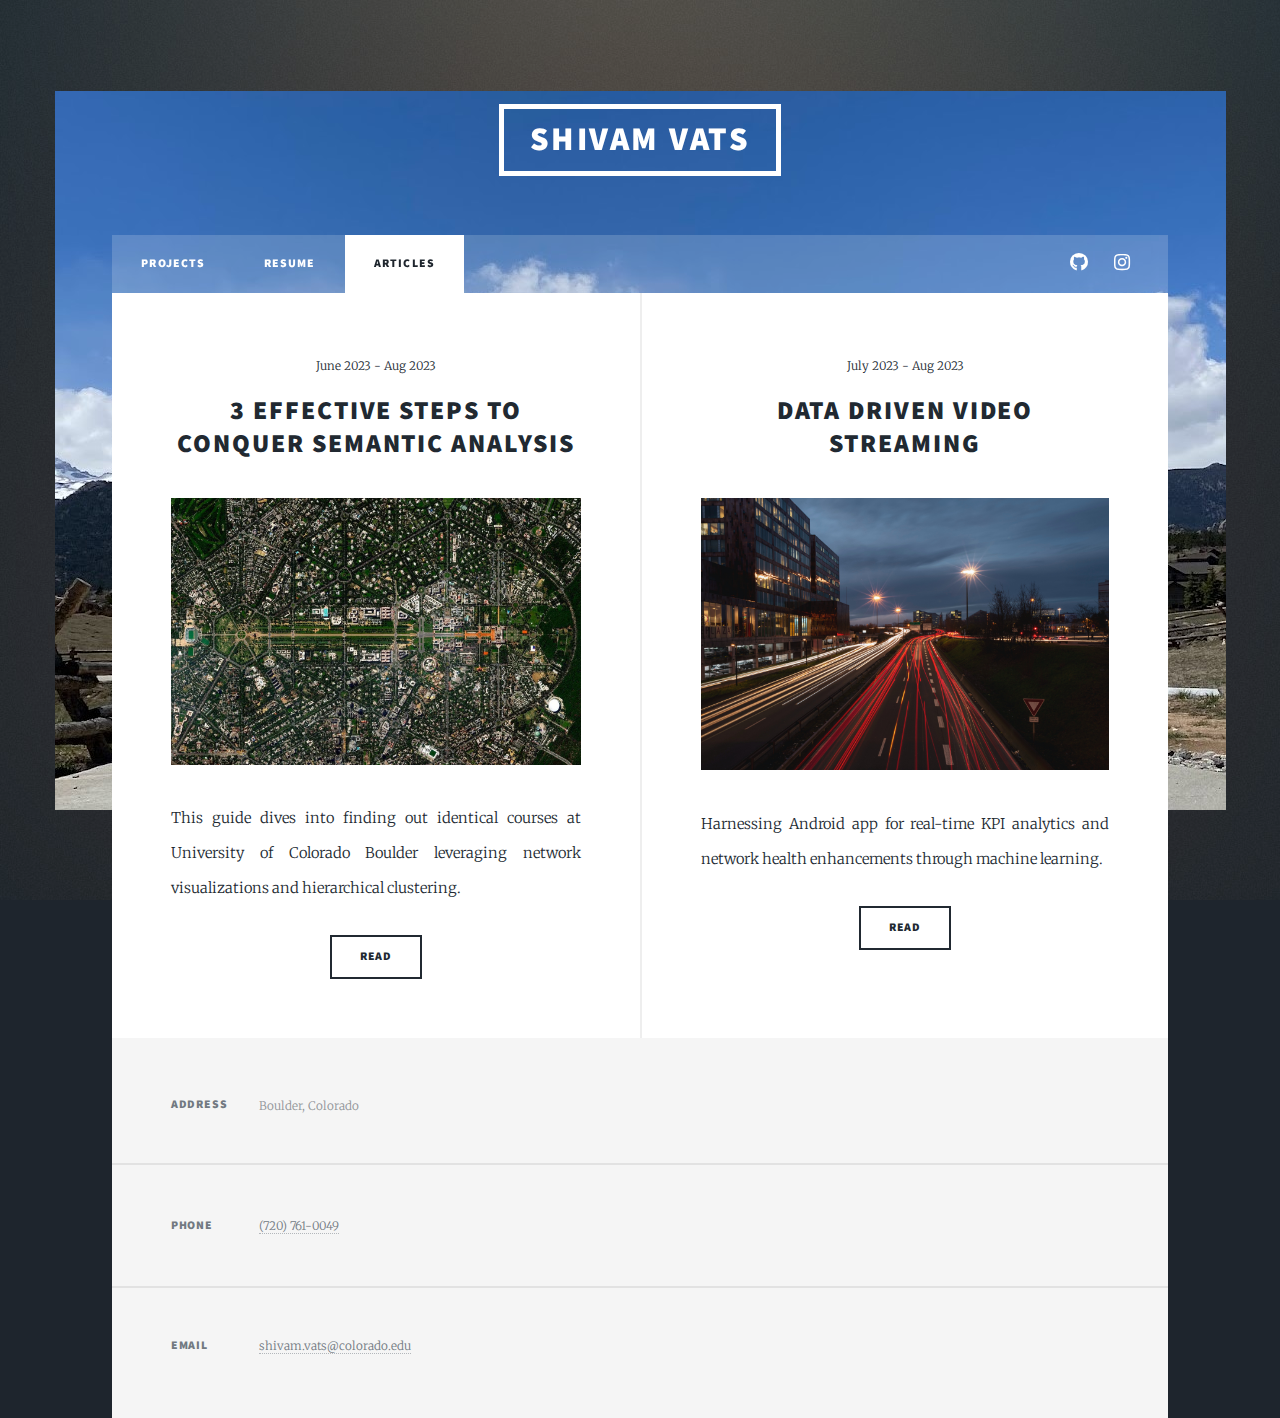
==== commit e50ddcdf: "articles edit" ====
--- a/articles.html
+++ b/articles.html
@@ -39,7 +39,7 @@
 					<div id="main">
 
 						<!-- Post -->
-							<section class="post">
+							<section class="posts">
 								<article>
 									<header>
 										<span class="date">June 2023 - Aug 2023</span>
@@ -50,7 +50,7 @@
                                     <ul class="actions special">
 										<li><a href="https://medium.com/@shivam360d/3-effective-steps-to-conquer-semantic-analysis-4d479d85f624" class="button">Read</a></li>
 									</ul>
-								</article>
+								</article>	
                                 <article>
 									<header>
 										<span class="date">July 2023 - Aug 2023</span>
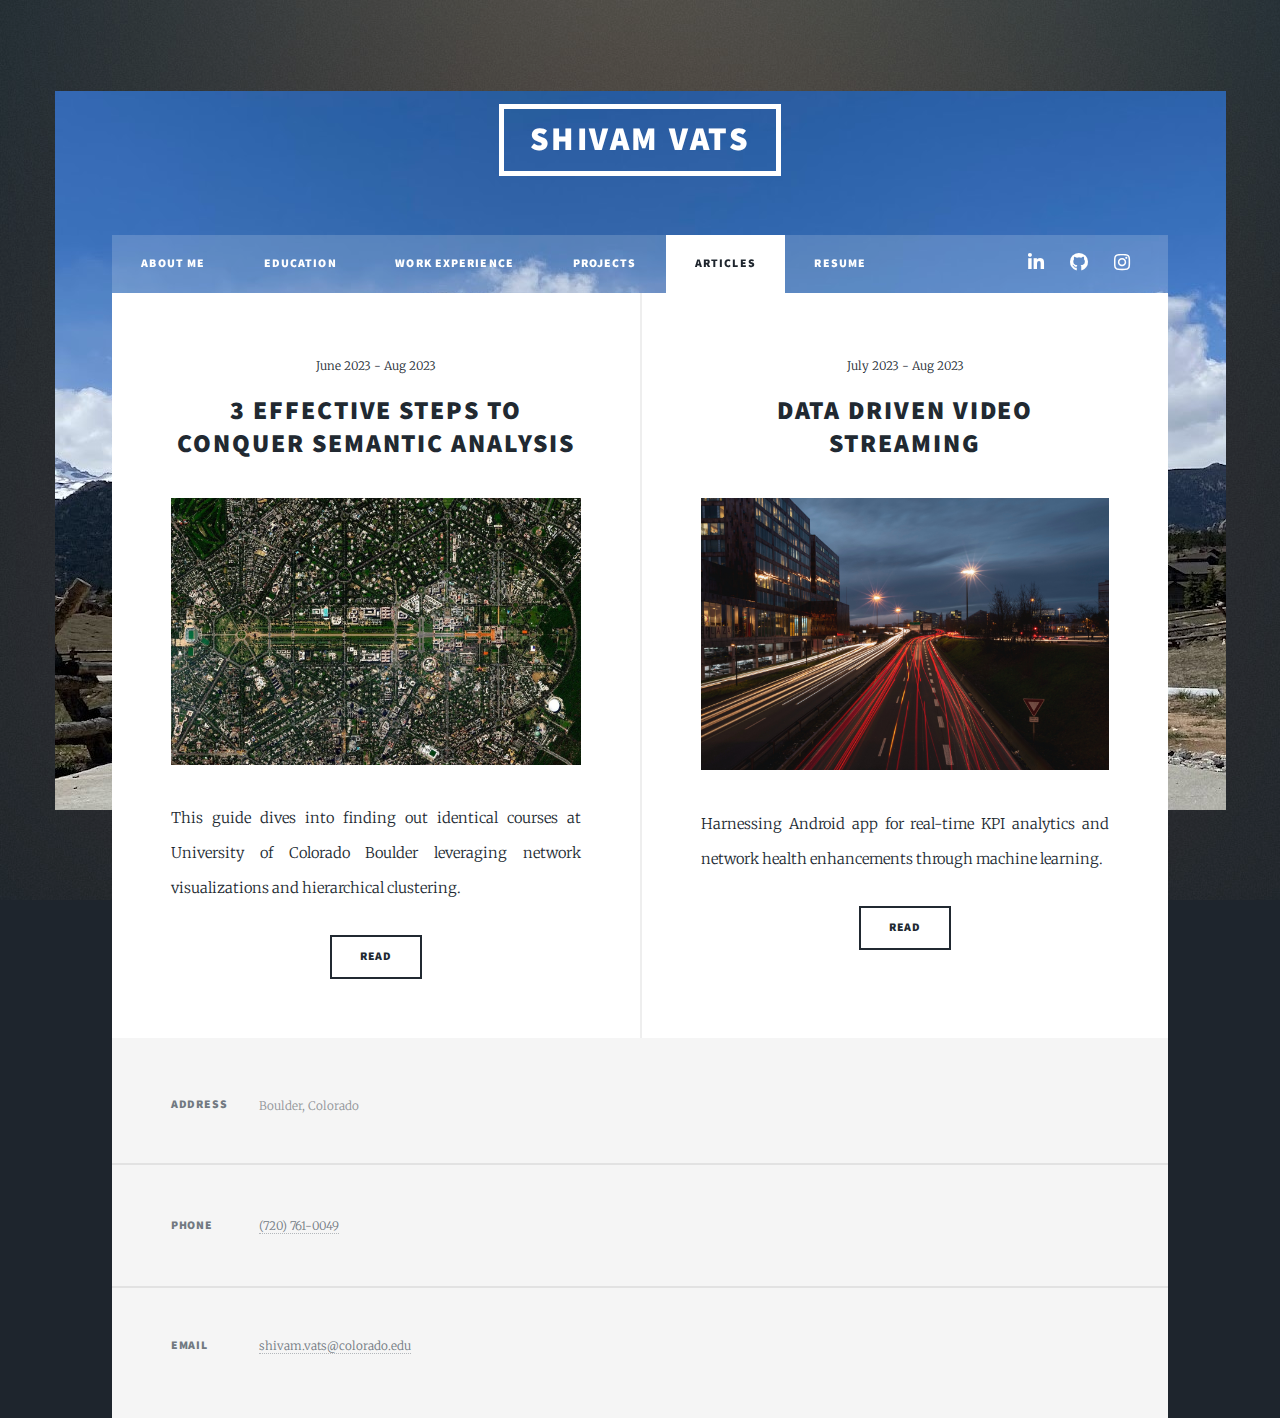
==== commit b959375b: "added education experience and about" ====
--- a/articles.html
+++ b/articles.html
@@ -25,11 +25,15 @@
 				<!-- Nav -->
 					<nav id="nav">
 						<ul class="links">
-							<li><a href="index.html">Projects</a></li>
+							<li><a href="index.html">About Me</a></li>
+							<li><a href="education.html">Education</a></li>
+							<li><a href="experience.html">Work Experience</a></li>
+							<li><a href="projects.html">Projects</a></li>
+                            <li class="active"><a href="articles.html">Articles</a></li>
 							<li><a href="resume.html">Resume</a></li>
-                            <li class="active"><a href="articles.html">Articles</a></li>
 						</ul>
 						<ul class="icons">
+							<li><a href="https://www.linkedin.com/in/vats-shivam/" class="icon brands fa-linkedin-in"><span class="label">LinkedIn</span></a></li>
 							<li><a href="https://github.com/vatshivam" class="icon brands fa-github"><span class="label">GitHub</span></a></li>
 							<li><a href="https://www.instagram.com/shivamvats__/" class="icon brands fa-instagram"><span class="label">Instagram</span></a></li>
 						</ul>
